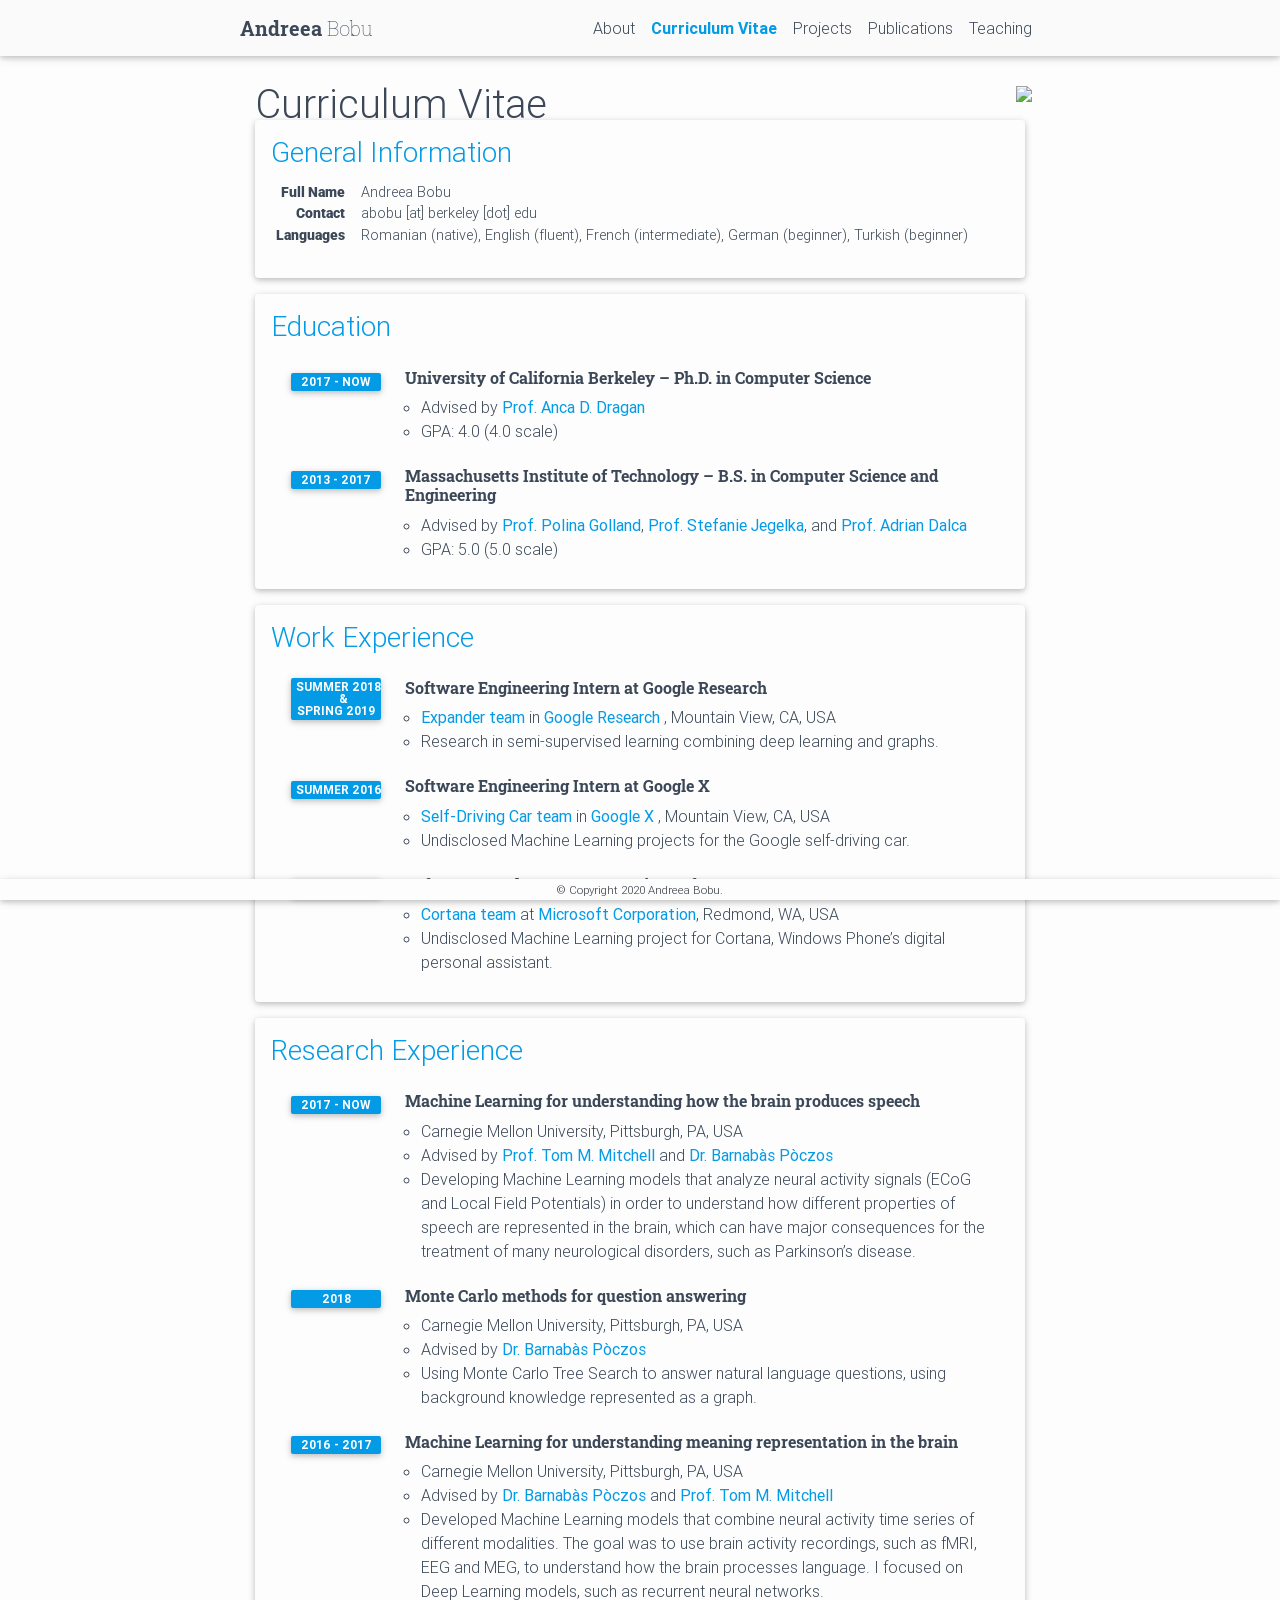
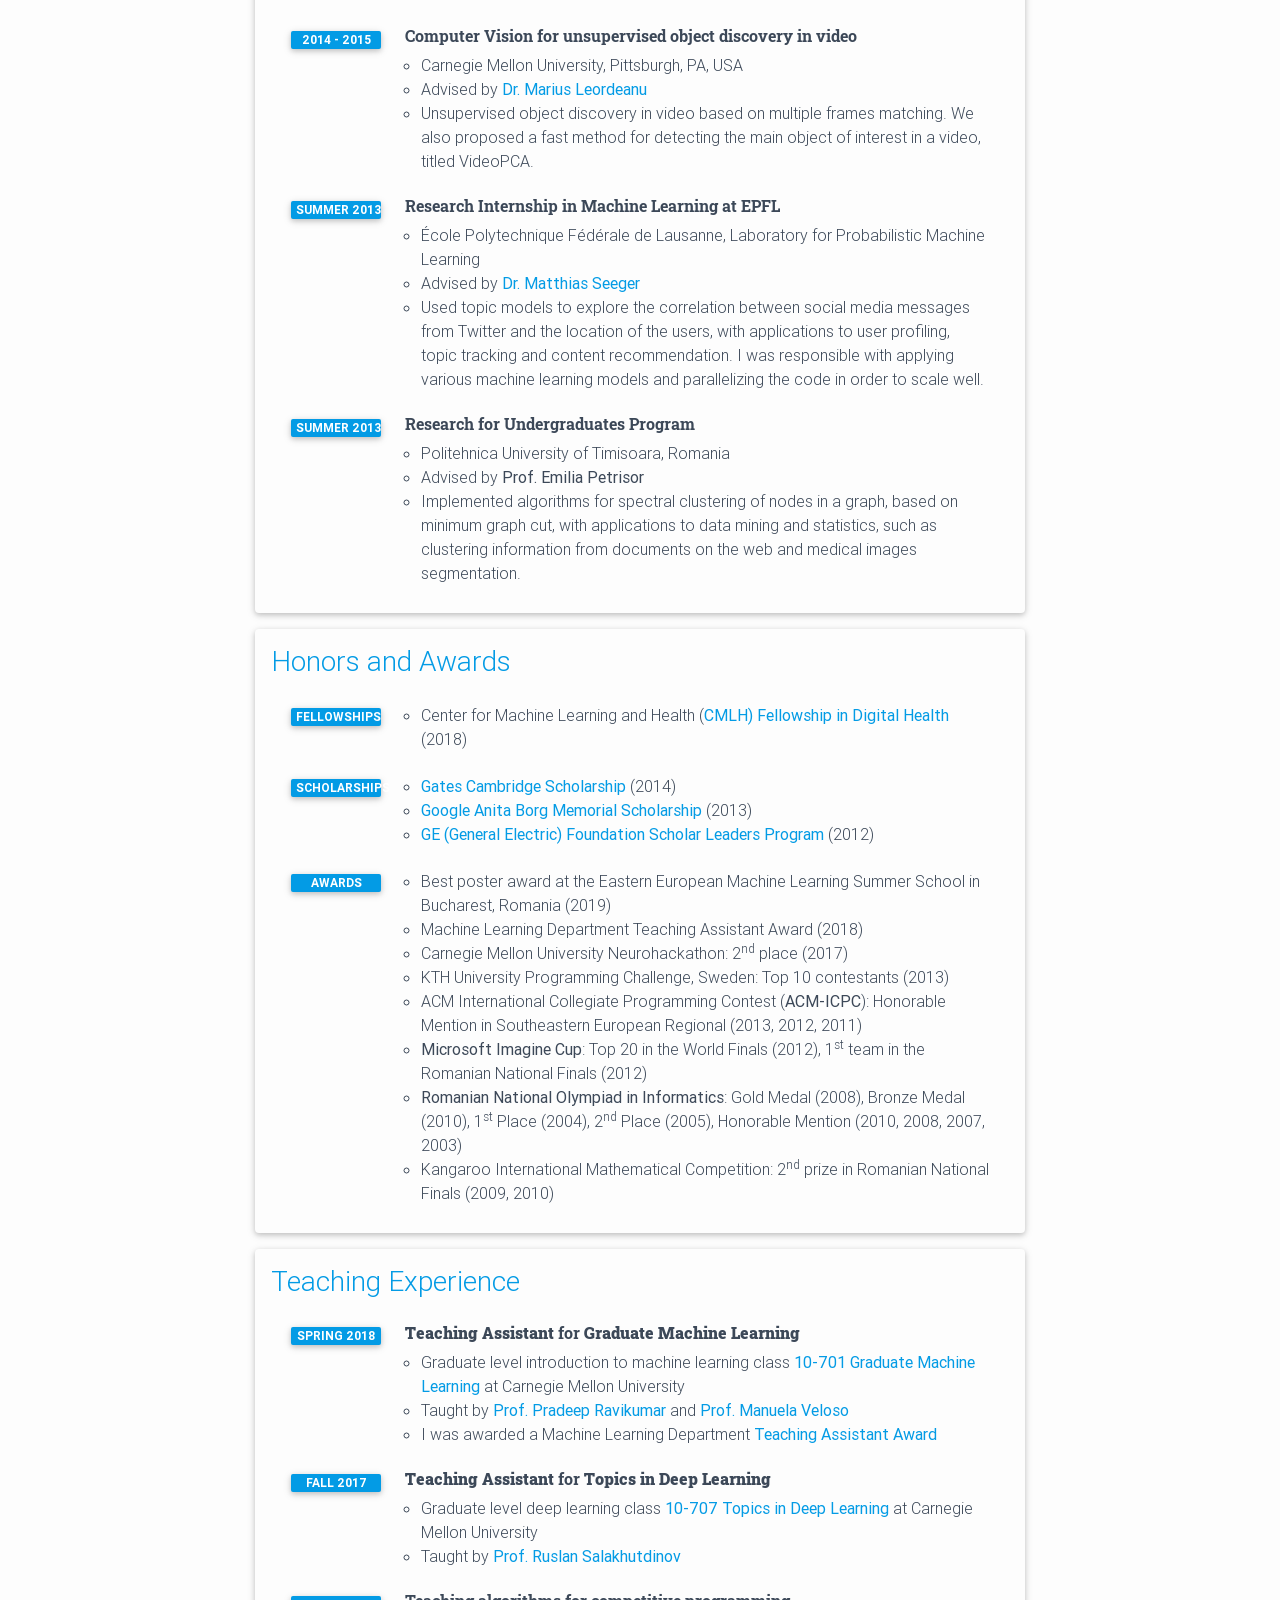
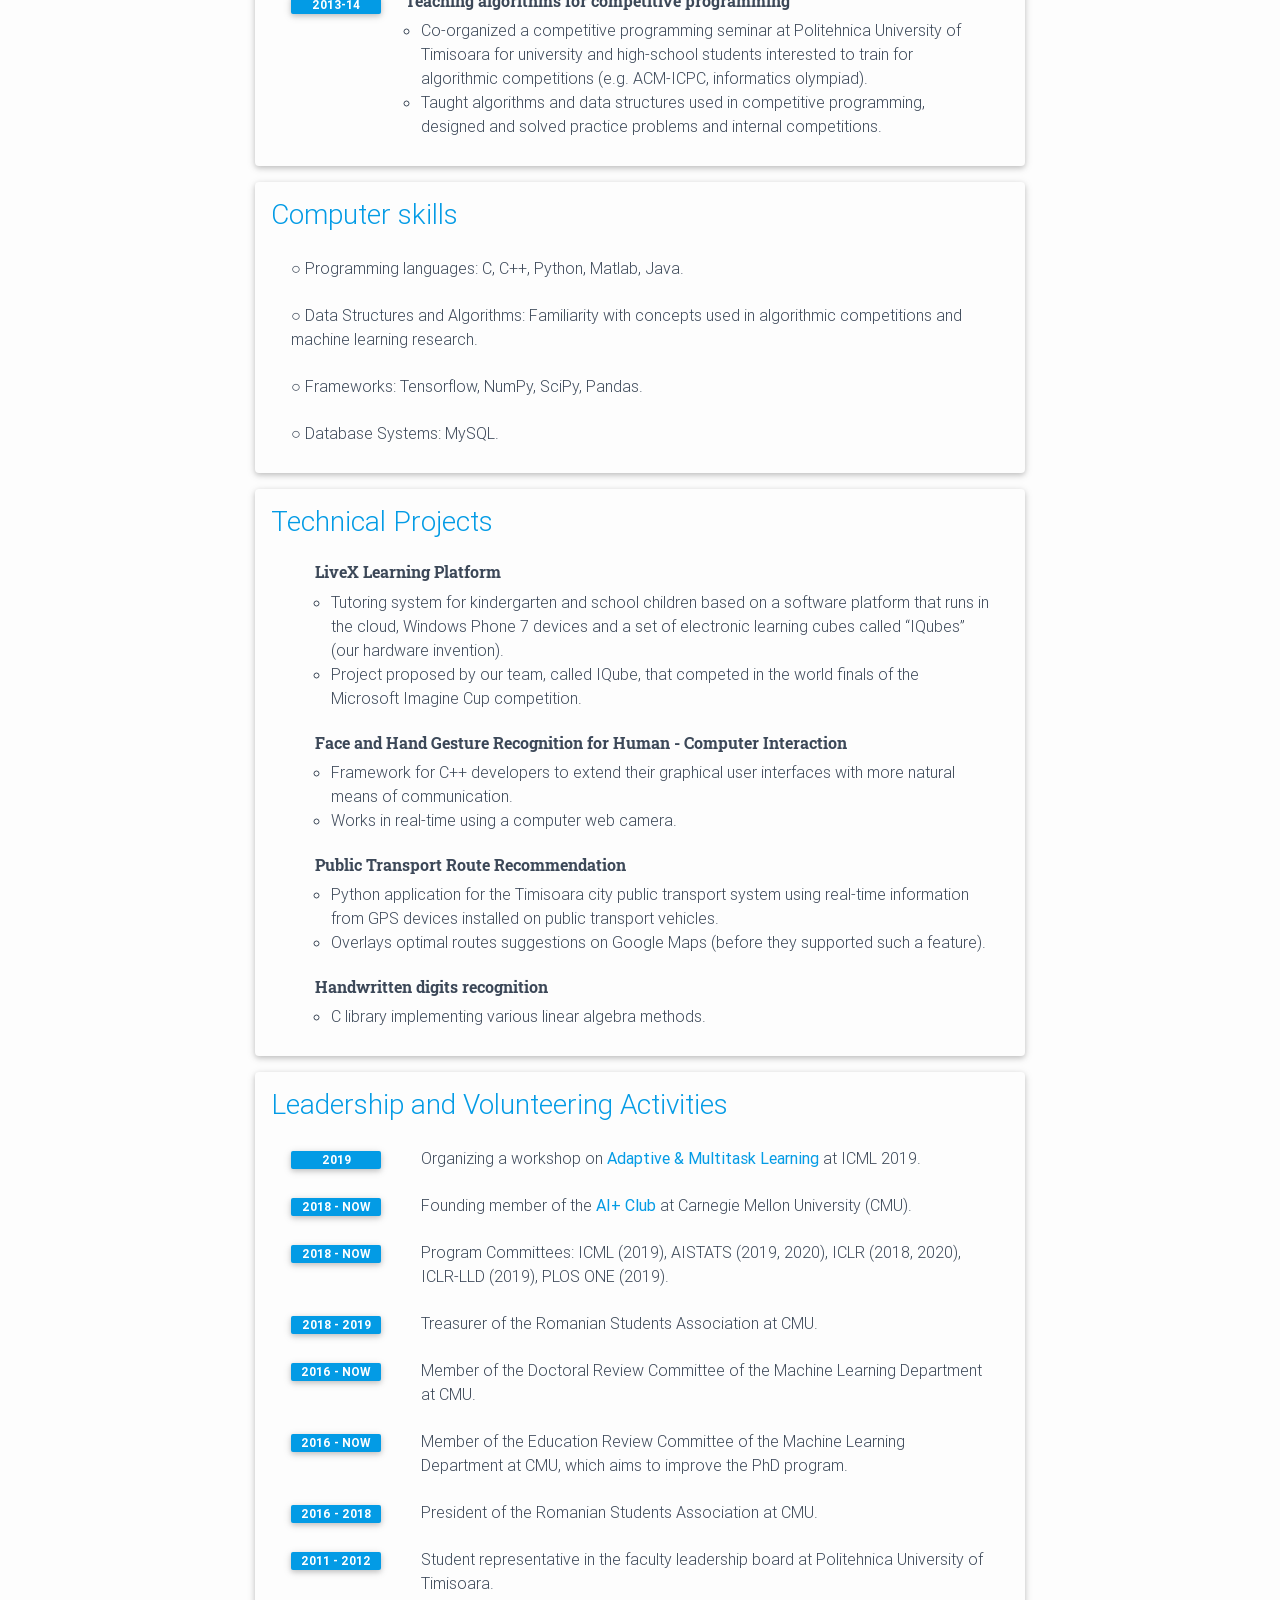
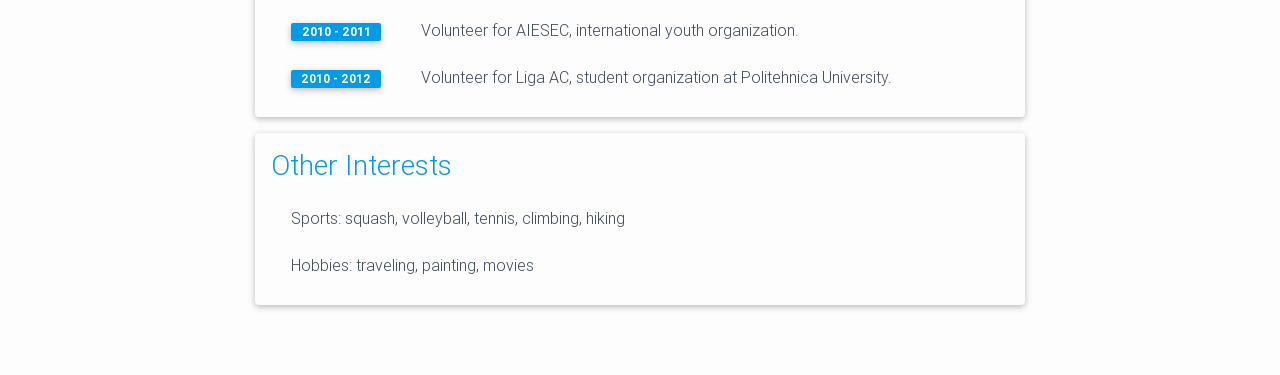
==== cv/index.html @ 365ed586 "init" ====
<!DOCTYPE html>
<html>
<head>
  <meta charset="utf-8">
  <meta name="viewport" content="width=device-width, initial-scale=1, shrink-to-fit=no">

  <title>Andreea Bobu | Curriculum Vitae</title>
  <meta name="description" content="A beautiful Jekyll theme for academics">

  <!-- Fonts and Icons -->
  <link rel="stylesheet" type="text/css" href="https://fonts.googleapis.com/css?family=Roboto:300,400,500,700|Roboto+Slab:100,300,400,500,700|Material+Icons" />

  <!-- CSS Files -->
  <link rel="stylesheet" href="/assets/css/all.min.css">
  <link rel="stylesheet" href="/assets/css/academicons.min.css">
  <link rel="stylesheet" href="/assets/css/main.css">
  <link rel="canonical" href="/cv/">
</head>
<body>
  <!-- Header -->
  <nav id="navbar" class="navbar fixed-top navbar-expand-md grey lighten-5 z-depth-1 navbar-light">
    <div class="container-fluid p-0">
      
        <a class="navbar-brand title font-weight-lighter" href="/"><span class="font-weight-bold">Andreea</span> Bobu</a>
      
      <button class="navbar-toggler ml-auto" type="button" data-toggle="collapse" data-target="#navbarNav" aria-controls="navbarNav" aria-expanded="false" aria-label="Toggle navigation">
        <span class="navbar-toggler-icon"></span>
      </button>
      <div class="collapse navbar-collapse text-right" id="navbarNav">
        <ul class="navbar-nav ml-auto flex-nowrap">
          <li class="nav-item ">
            <a class="nav-link" href="/">
              About
              
            </a>
          </li>
          
            
          
            
              <li class="nav-item navbar-active font-weight-bold">
                  <a class="nav-link" href="/cv/">
                    Curriculum Vitae
                    
                      <span class="sr-only">(current)</span>
                    
                  </a>
              </li>
            
          
            
          
            
              <li class="nav-item ">
                  <a class="nav-link" href="/projects/">
                    Projects
                    
                  </a>
              </li>
            
          
            
              <li class="nav-item ">
                  <a class="nav-link" href="/publications/">
                    Publications
                    
                  </a>
              </li>
            
          
            
              <li class="nav-item ">
                  <a class="nav-link" href="/teaching/">
                    Teaching
                    
                  </a>
              </li>
            
          
            
          
        </ul>
      </div>
    </div>
  </nav>

  <!-- Scrolling Progress Bar -->
  <progress id="progress" value="0">
    <div class="progress-container">
      <span class="progress-bar"></span>
    </div>
  </progress>

  <!-- Content -->
  <div class="content">
    
  <h1>Curriculum Vitae</h1>
  <h6></h6>


<!-- Place PDF download link at the top right. -->
<div class="row" style="margin-top: -3.5em;">
	<a class="ml-auto mr-2" href="/assets/pdf/vitae.pdf" target="_blank">
	  <img height="60px" src="/assets/img/pdf_icon.svg" />
	</a>
</div>

<div class="cv">
	
		<div class="card mt-3 p-3">
			<h3 class="card-title">General Information</h3>
			<div>
			
				<table class="table table-sm table-borderless">
					
						<tr>
							<td class="p-0 pr-2 font-weight-bold text-right"><b>Full Name</b></td>
							<td class="p-0 pl-2 font-weight-light text-left">Andreea Bobu</td>
						</tr>
					
						<tr>
							<td class="p-0 pr-2 font-weight-bold text-right"><b>Contact</b></td>
							<td class="p-0 pl-2 font-weight-light text-left">abobu [at] berkeley [dot] edu</td>
						</tr>
					
						<tr>
							<td class="p-0 pr-2 font-weight-bold text-right"><b>Languages</b></td>
							<td class="p-0 pl-2 font-weight-light text-left">Romanian (native), English (fluent), French (intermediate), German (beginner), Turkish (beginner)</td>
						</tr>
					
				</table>
			
			</div>
		</div>
	
		<div class="card mt-3 p-3">
			<h3 class="card-title">Education</h3>
			<div>
			
				<ul class="card-text font-weight-light list-group list-group-flush">
				
					<li class="list-group-item">
						<div class="row">
							
								<div class="col-xs-2 cl-sm-2 col-md-auto text-left" style="width: 90px;">
									<span class="badge font-weight-bold light-blue darken-1 text-uppercase align-middle" style="width: 90px;">
										2017 - now
									</span>
								</div>
							
							<div class="col-xs-10 cl-sm-10 col-md mt-2 mt-md-0">
								
								<h6 class="title font-weight-bold ml-1 ml-md-4">University of California Berkeley – Ph.D. in Computer Science</h6>
								
								
									<ul class="items">
										
										    <li>
												
													<span class="item">Advised by <a href="https://people.eecs.berkeley.edu/~anca/" target="_blank"><b>Prof. Anca D. Dragan</b></a></span>
												
											</li>
										
										    <li>
												
													<span class="item">GPA: 4.0 (4.0 scale)</span>
												
											</li>
										
									</ul>
								
								
							</div>
						</div>
					</li>
				
					<li class="list-group-item">
						<div class="row">
							
								<div class="col-xs-2 cl-sm-2 col-md-auto text-left" style="width: 90px;">
									<span class="badge font-weight-bold light-blue darken-1 text-uppercase align-middle" style="width: 90px;">
										2013 - 2017
									</span>
								</div>
							
							<div class="col-xs-10 cl-sm-10 col-md mt-2 mt-md-0">
								
								<h6 class="title font-weight-bold ml-1 ml-md-4">Massachusetts Institute of Technology – B.S. in Computer Science and Engineering</h6>
								
								
									<ul class="items">
										
										    <li>
													<span class="item">Advised by <a href="http://people.csail.mit.edu/polina/" target="_blank"><b>Prof. Polina Golland</b></a>, <a href="http://people.csail.mit.edu/stefje/" target="_blank"><b> Prof. Stefanie Jegelka</b></a>, and <a href="http://web.mit.edu/adalca/www/index.html" target="_blank"><b> Prof. Adrian Dalca</b></a></span>
											</li>
									
											<li>
												
													<span class="item">GPA: 5.0 (5.0 scale)</span>
												
											</li>
										
									</ul>
								
								
							</div>
						</div>
					</li>
				
				</ul>
            
			</div>
		</div>
	
		<div class="card mt-3 p-3">
			<h3 class="card-title">Work Experience</h3>
			<div>
			
				<ul class="card-text font-weight-light list-group list-group-flush">
				
					<li class="list-group-item">
						<div class="row">
							
								<div class="col-xs-2 cl-sm-2 col-md-auto text-left" style="width: 90px;">
									<span class="badge font-weight-bold light-blue darken-1 text-uppercase align-middle" style="width: 90px;">
										Summer 2018 <br /> &emsp;  &amp; <br /> Spring 2019
									</span>
								</div>
							
							<div class="col-xs-10 cl-sm-10 col-md mt-2 mt-md-0">
								
								<h6 class="title font-weight-bold ml-1 ml-md-4">Software Engineering Intern at Google Research</h6>
								
								
									<ul class="items">
										
										    <li>
												
													<span class="item"><a href="https://ai.googleblog.com/2016/10/graph-powered-machine-learning-at-google.html" target="_blank"><b>Expander team</b></a> in <a href="https://ai.google/research/" target="_blank"><b>Google Research</b></a> , Mountain View, CA, USA</span>
												
											</li>
										
										    <li>
												
													<span class="item">Research in semi-supervised learning combining deep learning and graphs.</span>
												
											</li>
										
									</ul>
								
								
							</div>
						</div>
					</li>
				
					<li class="list-group-item">
						<div class="row">
							
								<div class="col-xs-2 cl-sm-2 col-md-auto text-left" style="width: 90px;">
									<span class="badge font-weight-bold light-blue darken-1 text-uppercase align-middle" style="width: 90px;">
										Summer 2016
									</span>
								</div>
							
							<div class="col-xs-10 cl-sm-10 col-md mt-2 mt-md-0">
								
								<h6 class="title font-weight-bold ml-1 ml-md-4">Software Engineering Intern at Google X</h6>
								
								
									<ul class="items">
										
										    <li>
												
													<span class="item"><a href="https://www.google.com/selfdrivingcar/" target="_blank"><b>Self-Driving Car team</b></a> in <a href="https://x.company/" target="_blank"><b>Google X</b></a> , Mountain View, CA, USA</span>
												
											</li>
										
										    <li>
												
													<span class="item">Undisclosed Machine Learning projects for the Google self-driving car.</span>
												
											</li>
										
									</ul>
								
								
							</div>
						</div>
					</li>
				
					<li class="list-group-item">
						<div class="row">
							
								<div class="col-xs-2 cl-sm-2 col-md-auto text-left" style="width: 90px;">
									<span class="badge font-weight-bold light-blue darken-1 text-uppercase align-middle" style="width: 90px;">
										Summer 2014
									</span>
								</div>
							
							<div class="col-xs-10 cl-sm-10 col-md mt-2 mt-md-0">
								
								<h6 class="title font-weight-bold ml-1 ml-md-4">Software Developer Intern at Microsoft</h6>
								
								
									<ul class="items">
										
										    <li>
												
													<span class="item"><a href="https://www.microsoft.com/en-us/windows/cortana" target="_blank"><b>Cortana team</b></a> at <a href="https://www.microsoft.com/en-us/" target="_blank"><b>Microsoft Corporation</b></a>, Redmond, WA, USA</span>
												
											</li>
										
										    <li>
												
													<span class="item">Undisclosed Machine Learning project for Cortana, Windows Phone’s digital personal assistant.</span>
												
											</li>
										
									</ul>
								
								
							</div>
						</div>
					</li>
				
				</ul>
            
			</div>
		</div>
	
		<div class="card mt-3 p-3">
			<h3 class="card-title">Research Experience</h3>
			<div>
			
				<ul class="card-text font-weight-light list-group list-group-flush">
				
					<li class="list-group-item">
						<div class="row">
							
								<div class="col-xs-2 cl-sm-2 col-md-auto text-left" style="width: 90px;">
									<span class="badge font-weight-bold light-blue darken-1 text-uppercase align-middle" style="width: 90px;">
										2017 - now
									</span>
								</div>
							
							<div class="col-xs-10 cl-sm-10 col-md mt-2 mt-md-0">
								
								<h6 class="title font-weight-bold ml-1 ml-md-4">Machine Learning for understanding how the brain produces speech</h6>
								
								
									<ul class="items">
										
										    <li>
												
													<span class="item">Carnegie Mellon University,  Pittsburgh, PA, USA</span>
												
											</li>
										
										    <li>
												
													<span class="item">Advised by <a href="http://www.cs.cmu.edu/~tom/" target="_blank"><b>Prof. Tom M. Mitchell</b></a> and <a href="http://www.cs.cmu.edu/~bapoczos/" target="_blank"><b>Dr. Barnabàs Pòczos</b></a></span>
												
											</li>
										
										    <li>
												
													<span class="item">Developing Machine Learning models that analyze neural activity signals (ECoG and Local Field Potentials) in order to understand how different properties of speech are represented in the brain, which can have major consequences for the treatment of many neurological disorders, such as Parkinson’s disease.</span>
												
											</li>
										
									</ul>
								
								
							</div>
						</div>
					</li>
				
					<li class="list-group-item">
						<div class="row">
							
								<div class="col-xs-2 cl-sm-2 col-md-auto text-left" style="width: 90px;">
									<span class="badge font-weight-bold light-blue darken-1 text-uppercase align-middle" style="width: 90px;">
										2018
									</span>
								</div>
							
							<div class="col-xs-10 cl-sm-10 col-md mt-2 mt-md-0">
								
								<h6 class="title font-weight-bold ml-1 ml-md-4">Monte Carlo methods for question answering</h6>
								
								
									<ul class="items">
										
										    <li>
												
													<span class="item">Carnegie Mellon University,  Pittsburgh, PA, USA</span>
												
											</li>
										
										    <li>
												
													<span class="item">Advised by <a href="http://www.cs.cmu.edu/~bapoczos/" target="_blank"><b>Dr. Barnabàs Pòczos</b></a></span>
												
											</li>
										
										    <li>
												
													<span class="item">Using Monte Carlo Tree Search to answer natural language questions, using background knowledge represented as a graph.</span>
												
											</li>
										
									</ul>
								
								
							</div>
						</div>
					</li>
				
					<li class="list-group-item">
						<div class="row">
							
								<div class="col-xs-2 cl-sm-2 col-md-auto text-left" style="width: 90px;">
									<span class="badge font-weight-bold light-blue darken-1 text-uppercase align-middle" style="width: 90px;">
										2016 - 2017
									</span>
								</div>
							
							<div class="col-xs-10 cl-sm-10 col-md mt-2 mt-md-0">
								
								<h6 class="title font-weight-bold ml-1 ml-md-4">Machine Learning for understanding meaning representation in the brain</h6>
								
								
									<ul class="items">
										
										    <li>
												
													<span class="item">Carnegie Mellon University, Pittsburgh, PA, USA</span>
												
											</li>
										
										    <li>
												
													<span class="item">Advised by <a href="http://www.cs.cmu.edu/~bapoczos/" target="_blank"><b>Dr. Barnabàs Pòczos</b></a> and <a href="http://www.cs.cmu.edu/~tom/" target="_blank"><b>Prof. Tom M. Mitchell</b></a></span>
												
											</li>
										
										    <li>
												
													<span class="item">Developed Machine Learning models that combine neural activity time series of different modalities. The goal was to use brain activity recordings, such as fMRI, EEG and MEG, to understand how the brain processes language. I focused on Deep Learning models, such as recurrent neural networks.</span>
												
											</li>
										
									</ul>
								
								
							</div>
						</div>
					</li>
				
					<li class="list-group-item">
						<div class="row">
							
								<div class="col-xs-2 cl-sm-2 col-md-auto text-left" style="width: 90px;">
									<span class="badge font-weight-bold light-blue darken-1 text-uppercase align-middle" style="width: 90px;">
										2014 - 2015
									</span>
								</div>
							
							<div class="col-xs-10 cl-sm-10 col-md mt-2 mt-md-0">
								
								<h6 class="title font-weight-bold ml-1 ml-md-4">Computer Vision for unsupervised object discovery in video</h6>
								
								
									<ul class="items">
										
										    <li>
												
													<span class="item">Carnegie Mellon University, Pittsburgh, PA, USA</span>
												
											</li>
										
										    <li>
												
													<span class="item">Advised by <a href="https://sites.google.com/site/mariusleordeanu/home" target="_blank"><b>Dr. Marius Leordeanu</b></a></span>
												
											</li>
										
										    <li>
												
													<span class="item">Unsupervised object discovery in video based on multiple frames matching. We also proposed a fast method for detecting the main object of interest in a video, titled VideoPCA.</span>
												
											</li>
										
									</ul>
								
								
							</div>
						</div>
					</li>
				
					<li class="list-group-item">
						<div class="row">
							
								<div class="col-xs-2 cl-sm-2 col-md-auto text-left" style="width: 90px;">
									<span class="badge font-weight-bold light-blue darken-1 text-uppercase align-middle" style="width: 90px;">
										Summer 2013
									</span>
								</div>
							
							<div class="col-xs-10 cl-sm-10 col-md mt-2 mt-md-0">
								
								<h6 class="title font-weight-bold ml-1 ml-md-4">Research Internship in Machine Learning at EPFL</h6>
								
								
									<ul class="items">
										
										    <li>
												
													<span class="item">École Polytechnique Fédérale de Lausanne, Laboratory for Probabilistic Machine Learning</span>
												
											</li>
										
										    <li>
												
													<span class="item">Advised by <a href="https://www.linkedin.com/in/matthias-seeger-3010b765" target="_blank"><b>Dr. Matthias Seeger</b></a></span>
												
											</li>
										
										    <li>
												
													<span class="item">Used topic models to explore the correlation between social media messages from Twitter and the location of the users, with applications to user profiling, topic tracking and content recommendation. I was responsible with applying various machine learning models and parallelizing the code in order to scale well.</span>
												
											</li>
										
									</ul>
								
								
							</div>
						</div>
					</li>
				
					<li class="list-group-item">
						<div class="row">
							
								<div class="col-xs-2 cl-sm-2 col-md-auto text-left" style="width: 90px;">
									<span class="badge font-weight-bold light-blue darken-1 text-uppercase align-middle" style="width: 90px;">
										Summer 2013
									</span>
								</div>
							
							<div class="col-xs-10 cl-sm-10 col-md mt-2 mt-md-0">
								
								<h6 class="title font-weight-bold ml-1 ml-md-4">Research for Undergraduates Program</h6>
								
								
									<ul class="items">
										
										    <li>
												
													<span class="item">Politehnica University of Timisoara, Romania</span>
												
											</li>
										
										    <li>
												
													<span class="item">Advised by <b>Prof. Emilia Petrisor</b></span>
												
											</li>
										
										    <li>
												
													<span class="item">Implemented algorithms for spectral clustering of nodes in a graph, based on minimum graph cut, with applications to data mining and statistics, such as clustering information from documents on the web and medical images segmentation.</span>
												
											</li>
										
									</ul>
								
								
							</div>
						</div>
					</li>
				
				</ul>
            
			</div>
		</div>
	
		<div class="card mt-3 p-3">
			<h3 class="card-title">Honors and Awards</h3>
			<div>
			
				<ul class="card-text font-weight-light list-group list-group-flush">
				
					<li class="list-group-item">
						<div class="row">
							
								<div class="col-xs-2 cl-sm-2 col-md-auto text-left" style="width: 90px;">
									<span class="badge font-weight-bold light-blue darken-1 text-uppercase align-middle" style="width: 90px;">
										Fellowships
									</span>
								</div>
							
							<div class="col-xs-10 cl-sm-10 col-md mt-2 mt-md-0">
								
								
								
									<ul class="items">
										
											<li>
												
													<span class="item">Center for Machine Learning and Health (<a href="https://www.cs.cmu.edu/cmlh-cfp" target="_blank"><b>CMLH) Fellowship in Digital Health</b></a> (2018)</span>
												
											</li>
										
									</ul>
								
							</div>
						</div>
					</li>
				
					<li class="list-group-item">
						<div class="row">
							
								<div class="col-xs-2 cl-sm-2 col-md-auto text-left" style="width: 90px;">
									<span class="badge font-weight-bold light-blue darken-1 text-uppercase align-middle" style="width: 90px;">
										Scholarships
									</span>
								</div>
							
							<div class="col-xs-10 cl-sm-10 col-md mt-2 mt-md-0">
								
								
								
									<ul class="items">
										
											<li>
												
													<span class="item"><a href="https://www.gatescambridge.org/" target="_blank"><b>Gates Cambridge Scholarship</b></a> (2014)</span>
												
											</li>
										
											<li>
												
													<span class="item"><a href="https://www.womentechmakers.com/scholars" target="_blank"><b>Google Anita Borg Memorial Scholarship</b></a> (2013)</span>
												
											</li>
										
											<li>
												
													<span class="item"><a href="https://www.iie.org/Programs/GE-Foundation-Scholar-Leaders" target="_blank"><b>GE (General Electric) Foundation Scholar Leaders Program </b></a> (2012)</span>
												
											</li>
										
									</ul>
								
							</div>
						</div>
					</li>
				
					<li class="list-group-item">
						<div class="row">
							
								<div class="col-xs-2 cl-sm-2 col-md-auto text-left" style="width: 90px;">
									<span class="badge font-weight-bold light-blue darken-1 text-uppercase align-middle" style="width: 90px;">
										Awards
									</span>
								</div>
							
							<div class="col-xs-10 cl-sm-10 col-md mt-2 mt-md-0">
								
								
								
									<ul class="items">
										
											<li>
												
													<span class="item">Best poster award at the Eastern European Machine Learning Summer School in Bucharest, Romania (2019)</span>
												
											</li>
										
											<li>
												
													<span class="item">Machine Learning Department Teaching Assistant Award (2018)</span>
												
											</li>
										
											<li>
												
													<span class="item">Carnegie Mellon University Neurohackathon: 2<sup>nd</sup> place (2017)</span>
												
											</li>
										
											<li>
												
													<span class="item">KTH University Programming Challenge, Sweden: Top 10 contestants (2013)</span>
												
											</li>
										
											<li>
												
													<span class="item">ACM International Collegiate Programming Contest (<b>ACM-ICPC</b>): Honorable Mention in Southeastern European Regional (2013, 2012, 2011)</span>
												
											</li>
										
											<li>
												
													<span class="item"><b>Microsoft Imagine Cup</b>: Top 20 in the World Finals (2012), 1<sup>st</sup> team in the Romanian National Finals (2012)</span>
												
											</li>
										
											<li>
												
													<span class="item"><b>Romanian National Olympiad in Informatics</b>: Gold Medal (2008), Bronze Medal (2010), 1<sup>st</sup> Place (2004), 2<sup>nd</sup> Place (2005), Honorable Mention (2010, 2008, 2007, 2003)</span>
												
											</li>
										
											<li>
												
													<span class="item">Kangaroo International Mathematical Competition: 2<sup>nd</sup> prize in Romanian National Finals (2009, 2010)</span>
												
											</li>
										
									</ul>
								
							</div>
						</div>
					</li>
				
				</ul>
            
			</div>
		</div>
	
		<div class="card mt-3 p-3">
			<h3 class="card-title">Teaching Experience</h3>
			<div>
			
				<ul class="card-text font-weight-light list-group list-group-flush">
				
					<li class="list-group-item">
						<div class="row">
							
								<div class="col-xs-2 cl-sm-2 col-md-auto text-left" style="width: 90px;">
									<span class="badge font-weight-bold light-blue darken-1 text-uppercase align-middle" style="width: 90px;">
										Spring 2018
									</span>
								</div>
							
							<div class="col-xs-10 cl-sm-10 col-md mt-2 mt-md-0">
								
								<h6 class="title font-weight-bold ml-1 ml-md-4"><b>Teaching Assistant</b> for <b>Graduate Machine Learning</b></h6>
								
								
									<ul class="items">
										
										    <li>
												
													<span class="item">Graduate level introduction to machine learning class <a href="http://www.cs.cmu.edu/~pradeepr/courses/701/2018-spring/" target="_blank"><b>10-701 Graduate Machine Learning</b></a> at Carnegie Mellon University</span>
												
											</li>
										
										    <li>
												
													<span class="item">Taught by <a href="https://www.cs.cmu.edu/~pradeepr/" target="_blank"><b>Prof. Pradeep Ravikumar</b></a> and <a href="https://www.cs.cmu.edu/~mmv/" target="_blank"><b>Prof. Manuela Veloso</b></a></span>
												
											</li>
										
										    <li>
												
													<span class="item">I was awarded a Machine Learning Department <a href="https://www.ml.cmu.edu/news/news-archive/2018/may/machine-learning-ta-awards-2018.html" target="_blank"><b>Teaching Assistant Award</b></a></span>
												
											</li>
										
									</ul>
								
								
							</div>
						</div>
					</li>
				
					<li class="list-group-item">
						<div class="row">
							
								<div class="col-xs-2 cl-sm-2 col-md-auto text-left" style="width: 90px;">
									<span class="badge font-weight-bold light-blue darken-1 text-uppercase align-middle" style="width: 90px;">
										Fall 2017
									</span>
								</div>
							
							<div class="col-xs-10 cl-sm-10 col-md mt-2 mt-md-0">
								
								<h6 class="title font-weight-bold ml-1 ml-md-4"><b>Teaching Assistant</b> for <b>Topics in Deep Learning</b></h6>
								
								
									<ul class="items">
										
										    <li>
												
													<span class="item">Graduate level deep learning class <a href="http://www.cs.cmu.edu/~rsalakhu/10707/" target="_blank"><b>10-707 Topics in Deep Learning</b></a> at Carnegie Mellon University</span>
												
											</li>
										
										    <li>
												
													<span class="item">Taught by <a href="https://www.cs.cmu.edu/~rsalakhu/" target="_blank"><b>Prof. Ruslan Salakhutdinov</b></a></span>
												
											</li>
										
									</ul>
								
								
							</div>
						</div>
					</li>
				
					<li class="list-group-item">
						<div class="row">
							
								<div class="col-xs-2 cl-sm-2 col-md-auto text-left" style="width: 90px;">
									<span class="badge font-weight-bold light-blue darken-1 text-uppercase align-middle" style="width: 90px;">
										2013-14
									</span>
								</div>
							
							<div class="col-xs-10 cl-sm-10 col-md mt-2 mt-md-0">
								
								<h6 class="title font-weight-bold ml-1 ml-md-4">Teaching algorithms for competitive programming</h6>
								
								
									<ul class="items">
										
										    <li>
												
													<span class="item">Co-organized a competitive programming seminar at Politehnica University of Timisoara for university and high-school students interested to train for algorithmic competitions (e.g. ACM-ICPC, informatics olympiad).</span>
												
											</li>
										
										    <li>
												
													<span class="item">Taught algorithms and data structures used in competitive programming, designed and solved practice problems and internal competitions.</span>
												
											</li>
										
									</ul>
								
								
							</div>
						</div>
					</li>
				
				</ul>
            
			</div>
		</div>
	
		<div class="card mt-3 p-3">
			<h3 class="card-title">Computer skills</h3>
			<div>
			
				<ul class="card-text font-weight-light list-group list-group-flush">
				
					<li class="list-group-item">○ Programming languages: C, C++, Python, Matlab, Java.</li>
				
					<li class="list-group-item">○ Data Structures and Algorithms: Familiarity with concepts used in algorithmic competitions and machine learning research.</li>
				
					<li class="list-group-item">○ Frameworks: Tensorflow, NumPy, SciPy, Pandas.</li>
				
					<li class="list-group-item">○ Database Systems: MySQL.</li>
				
				</ul>
			
			</div>
		</div>
	
		<div class="card mt-3 p-3">
			<h3 class="card-title">Technical Projects</h3>
			<div>
			
				<ul class="card-text font-weight-light list-group list-group-flush">
				
					<li class="list-group-item">
						<div class="row">
							
							<div class="col-xs-10 cl-sm-10 col-md mt-2 mt-md-0">
								
								<h6 class="title font-weight-bold ml-1 ml-md-4">LiveX Learning Platform</h6>
								
								
									<ul class="items">
										
										    <li>
												
													<span class="item">Tutoring system for kindergarten and school children based on a software platform that runs in the cloud, Windows Phone 7 devices and a set of electronic learning cubes called “IQubes” (our hardware invention).</span>
												
											</li>
										
										    <li>
												
													<span class="item">Project proposed by our team, called IQube, that competed in the world finals of the Microsoft Imagine Cup competition.</span>
												
											</li>
										
									</ul>
								
								
							</div>
						</div>
					</li>
				
					<li class="list-group-item">
						<div class="row">
							
							<div class="col-xs-10 cl-sm-10 col-md mt-2 mt-md-0">
								
								<h6 class="title font-weight-bold ml-1 ml-md-4">Face and Hand Gesture Recognition for Human - Computer Interaction</h6>
								
								
									<ul class="items">
										
										    <li>
												
													<span class="item">Framework for C++ developers to extend their graphical user interfaces with more natural means of communication.</span>
												
											</li>
										
										    <li>
												
													<span class="item">Works in real-time using a computer web camera.</span>
												
											</li>
										
									</ul>
								
								
							</div>
						</div>
					</li>
				
					<li class="list-group-item">
						<div class="row">
							
							<div class="col-xs-10 cl-sm-10 col-md mt-2 mt-md-0">
								
								<h6 class="title font-weight-bold ml-1 ml-md-4">Public Transport Route Recommendation</h6>
								
								
									<ul class="items">
										
										    <li>
												
													<span class="item">Python application for the Timisoara city public transport system using real-time information from GPS devices installed on public transport vehicles.</span>
												
											</li>
										
										    <li>
												
													<span class="item">Overlays optimal routes suggestions on Google Maps (before they supported such a feature).</span>
												
											</li>
										
									</ul>
								
								
							</div>
						</div>
					</li>
				
					<li class="list-group-item">
						<div class="row">
							
							<div class="col-xs-10 cl-sm-10 col-md mt-2 mt-md-0">
								
								<h6 class="title font-weight-bold ml-1 ml-md-4">Handwritten digits recognition</h6>
								
								
									<ul class="items">
										
										    <li>
												
													<span class="item">C library implementing various linear algebra methods.</span>
												
											</li>
										
									</ul>
								
								
							</div>
						</div>
					</li>
				
				</ul>
            
			</div>
		</div>
	
		<div class="card mt-3 p-3">
			<h3 class="card-title">Leadership and Volunteering Activities</h3>
			<div>
			
                <ul class="card-text font-weight-light list-group list-group-flush">
                
                    <li class="list-group-item">
                        <div class="row">
                            
                                <div class="col-xs-2 cl-sm-2 col-md-auto text-left" style="width: 90px;">
                                    <span class="badge font-weight-bold light-blue darken-1 text-uppercase align-middle" style="width: 90px;">
                                        2019
                                    </span>
                                </div>
                            
                            <div class="col-xs-10 cl-sm-10 col-md mt-2 mt-md-0">
                                
                                
                                    <ul class="items">
                                        
                                            <li style="list-style-type: none;">
                                                
                                                    <span class="item">Organizing a workshop on <a href="https://www.amtl-workshop.org/home" target="_blank"><b>Adaptive &amp; Multitask Learning</b></a> at ICML 2019.</span>
                                                
                                            </li>
                                        
                                    </ul>
                                
                                
                            </div>
                        </div>
                    </li>
                
                    <li class="list-group-item">
                        <div class="row">
                            
                                <div class="col-xs-2 cl-sm-2 col-md-auto text-left" style="width: 90px;">
                                    <span class="badge font-weight-bold light-blue darken-1 text-uppercase align-middle" style="width: 90px;">
                                        2018 - now
                                    </span>
                                </div>
                            
                            <div class="col-xs-10 cl-sm-10 col-md mt-2 mt-md-0">
                                
                                
                                    <ul class="items">
                                        
                                            <li style="list-style-type: none;">
                                                
                                                    <span class="item">Founding member of the <a href="http://cmu.aiplus.club/" target="_blank"><b> AI+ Club</b></a>  at Carnegie Mellon University (CMU).</span>
                                                
                                            </li>
                                        
                                    </ul>
                                
                                
                            </div>
                        </div>
                    </li>
                
                    <li class="list-group-item">
                        <div class="row">
                            
                                <div class="col-xs-2 cl-sm-2 col-md-auto text-left" style="width: 90px;">
                                    <span class="badge font-weight-bold light-blue darken-1 text-uppercase align-middle" style="width: 90px;">
                                        2018 - now
                                    </span>
                                </div>
                            
                            <div class="col-xs-10 cl-sm-10 col-md mt-2 mt-md-0">
                                
                                
                                    <ul class="items">
                                        
                                            <li style="list-style-type: none;">
                                                
                                                    <span class="item">Program Committees: ICML (2019), AISTATS (2019, 2020), ICLR (2018, 2020), ICLR-LLD (2019), PLOS ONE (2019).</span>
                                                
                                            </li>
                                        
                                    </ul>
                                
                                
                            </div>
                        </div>
                    </li>
                
                    <li class="list-group-item">
                        <div class="row">
                            
                                <div class="col-xs-2 cl-sm-2 col-md-auto text-left" style="width: 90px;">
                                    <span class="badge font-weight-bold light-blue darken-1 text-uppercase align-middle" style="width: 90px;">
                                        2018 - 2019
                                    </span>
                                </div>
                            
                            <div class="col-xs-10 cl-sm-10 col-md mt-2 mt-md-0">
                                
                                
                                    <ul class="items">
                                        
                                            <li style="list-style-type: none;">
                                                
                                                    <span class="item">Treasurer of the Romanian Students Association at CMU.</span>
                                                
                                            </li>
                                        
                                    </ul>
                                
                                
                            </div>
                        </div>
                    </li>
                
                    <li class="list-group-item">
                        <div class="row">
                            
                                <div class="col-xs-2 cl-sm-2 col-md-auto text-left" style="width: 90px;">
                                    <span class="badge font-weight-bold light-blue darken-1 text-uppercase align-middle" style="width: 90px;">
                                        2016 - now
                                    </span>
                                </div>
                            
                            <div class="col-xs-10 cl-sm-10 col-md mt-2 mt-md-0">
                                
                                
                                    <ul class="items">
                                        
                                            <li style="list-style-type: none;">
                                                
                                                    <span class="item">Member of the Doctoral Review Committee of the Machine Learning Department at CMU.</span>
                                                
                                            </li>
                                        
                                    </ul>
                                
                                
                            </div>
                        </div>
                    </li>
                
                    <li class="list-group-item">
                        <div class="row">
                            
                                <div class="col-xs-2 cl-sm-2 col-md-auto text-left" style="width: 90px;">
                                    <span class="badge font-weight-bold light-blue darken-1 text-uppercase align-middle" style="width: 90px;">
                                        2016 - now
                                    </span>
                                </div>
                            
                            <div class="col-xs-10 cl-sm-10 col-md mt-2 mt-md-0">
                                
                                
                                    <ul class="items">
                                        
                                            <li style="list-style-type: none;">
                                                
                                                    <span class="item">Member of the Education Review Committee of the Machine Learning Department at CMU, which aims to improve the PhD program.</span>
                                                
                                            </li>
                                        
                                    </ul>
                                
                                
                            </div>
                        </div>
                    </li>
                
                    <li class="list-group-item">
                        <div class="row">
                            
                                <div class="col-xs-2 cl-sm-2 col-md-auto text-left" style="width: 90px;">
                                    <span class="badge font-weight-bold light-blue darken-1 text-uppercase align-middle" style="width: 90px;">
                                        2016 - 2018
                                    </span>
                                </div>
                            
                            <div class="col-xs-10 cl-sm-10 col-md mt-2 mt-md-0">
                                
                                
                                    <ul class="items">
                                        
                                            <li style="list-style-type: none;">
                                                
                                                    <span class="item">President of the Romanian Students Association at CMU.</span>
                                                
                                            </li>
                                        
                                    </ul>
                                
                                
                            </div>
                        </div>
                    </li>
                
                    <li class="list-group-item">
                        <div class="row">
                            
                                <div class="col-xs-2 cl-sm-2 col-md-auto text-left" style="width: 90px;">
                                    <span class="badge font-weight-bold light-blue darken-1 text-uppercase align-middle" style="width: 90px;">
                                        2011 - 2012
                                    </span>
                                </div>
                            
                            <div class="col-xs-10 cl-sm-10 col-md mt-2 mt-md-0">
                                
                                
                                    <ul class="items">
                                        
                                            <li style="list-style-type: none;">
                                                
                                                    <span class="item">Student representative in the faculty leadership board at Politehnica University of Timisoara.</span>
                                                
                                            </li>
                                        
                                    </ul>
                                
                                
                            </div>
                        </div>
                    </li>
                
                    <li class="list-group-item">
                        <div class="row">
                            
                                <div class="col-xs-2 cl-sm-2 col-md-auto text-left" style="width: 90px;">
                                    <span class="badge font-weight-bold light-blue darken-1 text-uppercase align-middle" style="width: 90px;">
                                        2010 - 2011
                                    </span>
                                </div>
                            
                            <div class="col-xs-10 cl-sm-10 col-md mt-2 mt-md-0">
                                
                                
                                    <ul class="items">
                                        
                                            <li style="list-style-type: none;">
                                                
                                                    <span class="item">Volunteer for AIESEC, international youth organization.</span>
                                                
                                            </li>
                                        
                                    </ul>
                                
                                
                            </div>
                        </div>
                    </li>
                
                    <li class="list-group-item">
                        <div class="row">
                            
                                <div class="col-xs-2 cl-sm-2 col-md-auto text-left" style="width: 90px;">
                                    <span class="badge font-weight-bold light-blue darken-1 text-uppercase align-middle" style="width: 90px;">
                                        2010 - 2012
                                    </span>
                                </div>
                            
                            <div class="col-xs-10 cl-sm-10 col-md mt-2 mt-md-0">
                                
                                
                                    <ul class="items">
                                        
                                            <li style="list-style-type: none;">
                                                
                                                    <span class="item">Volunteer for Liga AC, student organization at Politehnica University.</span>
                                                
                                            </li>
                                        
                                    </ul>
                                
                                
                            </div>
                        </div>
                    </li>
                
                </ul>
            
			</div>
		</div>
	
		<div class="card mt-3 p-3">
			<h3 class="card-title">Other Interests</h3>
			<div>
			
				<ul class="card-text font-weight-light list-group list-group-flush">
				
					<li class="list-group-item">Sports: squash, volleyball, tennis, climbing, hiking</li>
				
					<li class="list-group-item">Hobbies: traveling, painting, movies</li>
				
				</ul>
			
			</div>
		</div>
	
</div>


  </div>

  <!-- Footer -->
  <footer>
    &copy; Copyright 2020 Andreea Bobu.
    
    
  </footer>

  <!-- Core JavaScript Files -->
  <script src="/assets/js/jquery.min.js" type="text/javascript"></script>
  <script src="/assets/js/popper.min.js" type="text/javascript"></script>
  <script src="/assets/js/bootstrap.min.js" type="text/javascript"></script>
  <script src="/assets/js/mdb.min.js" type="text/javascript"></script>
  <script async="" src="https://cdnjs.cloudflare.com/ajax/libs/masonry/4.2.2/masonry.pkgd.min.js" integrity="sha384-GNFwBvfVxBkLMJpYMOABq3c+d3KnQxudP/mGPkzpZSTYykLBNsZEnG2D9G/X/+7D" crossorigin="anonymous"></script>
  <script src="https://unpkg.com/imagesloaded@4/imagesloaded.pkgd.min.js"></script>
  <script type="text/javascript" async src="https://cdnjs.cloudflare.com/ajax/libs/mathjax/2.7.5/latest.js?config=TeX-MML-AM_CHTML"></script>
  <script src="/assets/js/common.js"></script>

  <!-- Scrolling Progress Bar -->
  <script type="text/javascript">
    $(document).ready(function() {
      var navbarHeight = $('#navbar').outerHeight(true);
      $('body').css({ 'padding-top': navbarHeight });
      $('progress-container').css({ 'padding-top': navbarHeight });
      var progressBar = $('#progress');
      progressBar.css({ 'top': navbarHeight });
      var getMax = function() { return $(document).height() - $(window).height(); }
      var getValue = function() { return $(window).scrollTop(); }   
      // Check if the browser supports the progress element.
      if ('max' in document.createElement('progress')) {
        // Set the 'max' attribute for the first time.
        progressBar.attr({ max: getMax() });
        progressBar.attr({ value: getValue() });
    
        $(document).on('scroll', function() {
          // On scroll only the 'value' attribute needs to be calculated.
          progressBar.attr({ value: getValue() });
        });

        $(window).resize(function() {
          var navbarHeight = $('#navbar').outerHeight(true);
          $('body').css({ 'padding-top': navbarHeight });
          $('progress-container').css({ 'padding-top': navbarHeight });
          progressBar.css({ 'top': navbarHeight });
          // On resize, both the 'max' and 'value' attributes need to be calculated.
          progressBar.attr({ max: getMax(), value: getValue() });
        });
      } else {
        var max = getMax(), value, width;
        var getWidth = function() {
          // Calculate the window width as a percentage.
          value = getValue();
          width = (value/max) * 100;
          width = width + '%';
          return width;
        }
        var setWidth = function() { progressBar.css({ width: getWidth() }); };
        setWidth();
        $(document).on('scroll', setWidth);
        $(window).on('resize', function() {
          // Need to reset the 'max' attribute.
          max = getMax();
          setWidth();
        });
      }
    });
  </script>

  <!-- Code Syntax Highlighting -->
  <link href="https://fonts.googleapis.com/css?family=Source+Code+Pro" rel="stylesheet">
  <script src="/assets/js/highlight.pack.js"></script>
  <script>hljs.initHighlightingOnLoad();</script>

  <!-- Script Used for Randomizing the Projects Order -->
  <!-- <script type="text/javascript">
    $.fn.shuffleChildren = function() {
      $.each(this.get(), function(index, el) {
        var $el = $(el);
        var $find = $el.children();

        $find.sort(function() {
          return 0.5 - Math.random();
        });

        $el.empty();
        $find.appendTo($el);
      });
    };
    $("#projects").shuffleChildren();
  </script> -->

  <!-- Project Cards Layout -->
  <script type="text/javascript">
    var $grid = $('#projects');

    // $grid.masonry({ percentPosition: true });
    // $grid.masonry('layout');

    // Trigger after images load.
    $grid.imagesLoaded().progress(function() {
      $grid.masonry({ percentPosition: true });
      $grid.masonry('layout');
    });
  </script>

  <!-- Enable Tooltips -->
  <script type="text/javascript">
    $(function () {
      $('[data-toggle="tooltip"]').tooltip()
    })
  </script>

  <!-- Google Analytics -->
  <script>
    (function(i,s,o,g,r,a,m){i['GoogleAnalyticsObject']=r;i[r]=i[r]||function(){
    (i[r].q=i[r].q||[]).push(arguments)},i[r].l=1*new Date();a=s.createElement(o),
    m=s.getElementsByTagName(o)[0];a.async=1;a.src=g;m.parentNode.insertBefore(a,m)
    })(window,document,'script','//www.google-analytics.com/analytics.js','ga');
    ga('create', '', 'auto');
    ga('send', 'pageview');
  </script>
</body>
</html>
---- assets/css/academicons.min.css ----
@font-face{font-family:'Academicons';src:url('../fonts/academicons.eot?v=1.7.0');src:url('../fonts/academicons.eot?v=1.7.0') format('embedded-opentype'), url('../fonts/academicons.ttf?v=1.7.0') format('truetype'), url('../fonts/academicons.woff?v=1.7.0') format('woff'), url('../fonts/academicons.svg?v=1.7.0#academicons') format('svg');font-weight:normal;font-style:normal}.ai{display:inline-block;font:normal normal normal 14px/1 Academicons;font-size:inherit;text-rendering:auto;-webkit-font-smoothing:antialiased;-moz-osx-font-smoothing:grayscale}.ai-google-scholar:before{content:"\e900"}.ai-google-scholar-square:before{content:"\e901"}.ai-researchgate:before{content:"\e902"}.ai-researchgate-square:before{content:"\e903"}.ai-mendeley:before{content:"\e904"}.ai-mendeley-square:before{content:"\e905"}.ai-orcid:before{content:"\e906"}.ai-orcid-square:before{content:"\e907"}.ai-impactstory:before{content:"\e908"}.ai-impactstory-square:before{content:"\e909"}.ai-academia:before{content:"\e910"}.ai-academia-square:before{content:"\e911"}.ai-zotero:before{content:"\e912"}.ai-zotero-square:before{content:"\e913"}.ai-figshare:before{content:"\e914"}.ai-figshare-square:before{content:"\e915"}.ai-dryad:before{content:"\e916"}.ai-dryad-square:before{content:"\e917"}.ai-arxiv:before{content:"\e918"}.ai-arxiv-square:before{content:"\e919"}.ai-scirate:before{content:"\e920"}.ai-scirate-square:before{content:"\e921"}.ai-open-access:before{content:"\e922"}.ai-open-access-square:before{content:"\e923"}.ai-courser:before{content:"\e924"}.ai-courser-square:before{content:"\e925"}.ai-osf:before{content:"\e926"}.ai-osf-square:before{content:"\e927"}.ai-doi:before{content:"\e928"}.ai-doi-square:before{content:"\e929"}.ai-inspire:before{content:"\e930"}.ai-inspire-square:before{content:"\e931"}.ai-pubmed:before{content:"\e932"}.ai-pubmed-square:before{content:"\e933"}.ai-acclaim:before{content:"\e934"}.ai-acclaim-square:before{content:"\e935"}.ai-lg{font-size:1.33333333em;line-height:0.75em;vertical-align:-15%}.ai-2x{font-size:2em}.ai-3x{font-size:3em}.ai-4x{font-size:4em}.ai-5x{font-size:5em}.ai-fw{width:1.28571429em;text-align:center}.ai-ul{padding-left:0;margin-left:2.14285714em;list-style-type:none}.ai-ul > li{position:relative}.ai-li{position:absolute;left:-2.14285714em;width:2.14285714em;top:0.14285714em;text-align:center}.ai-li.fa-lg{left:-1.85714286em}.ai-border{padding:.2em .25em .15em;border:solid 0.08em #eeeeee;border-radius:.1em}.ai-pull-left{float:left}.ai-pull-right{float:right}.ai.fa-pull-left{margin-right:.3em}.ai.fa-pull-right{margin-left:.3em}.fa-lg{font-size:1.33333333em;line-height:0.75em;vertical-align:-15%}.fa-2x{font-size:2em}.fa-3x{font-size:3em}.fa-4x{font-size:4em}.fa-5x{font-size:5em}.fa-fw{width:1.28571429em;text-align:center}.fa-ul{padding-left:0;margin-left:2.14285714em;list-style-type:none}.fa-ul > li{position:relative}.fa-li{position:absolute;left:-2.14285714em;width:2.14285714em;top:0.14285714em;text-align:center}.fa-li.fa-lg{left:-1.85714286em}.fa-border{padding:.2em .25em .15em;border:solid 0.08em #eeeeee;border-radius:.1em}.fa-pull-left{float:left}.fa-pull-right{float:right}.fa.fa-pull-left{margin-right:.3em}.fa.fa-pull-right{margin-left:.3em}
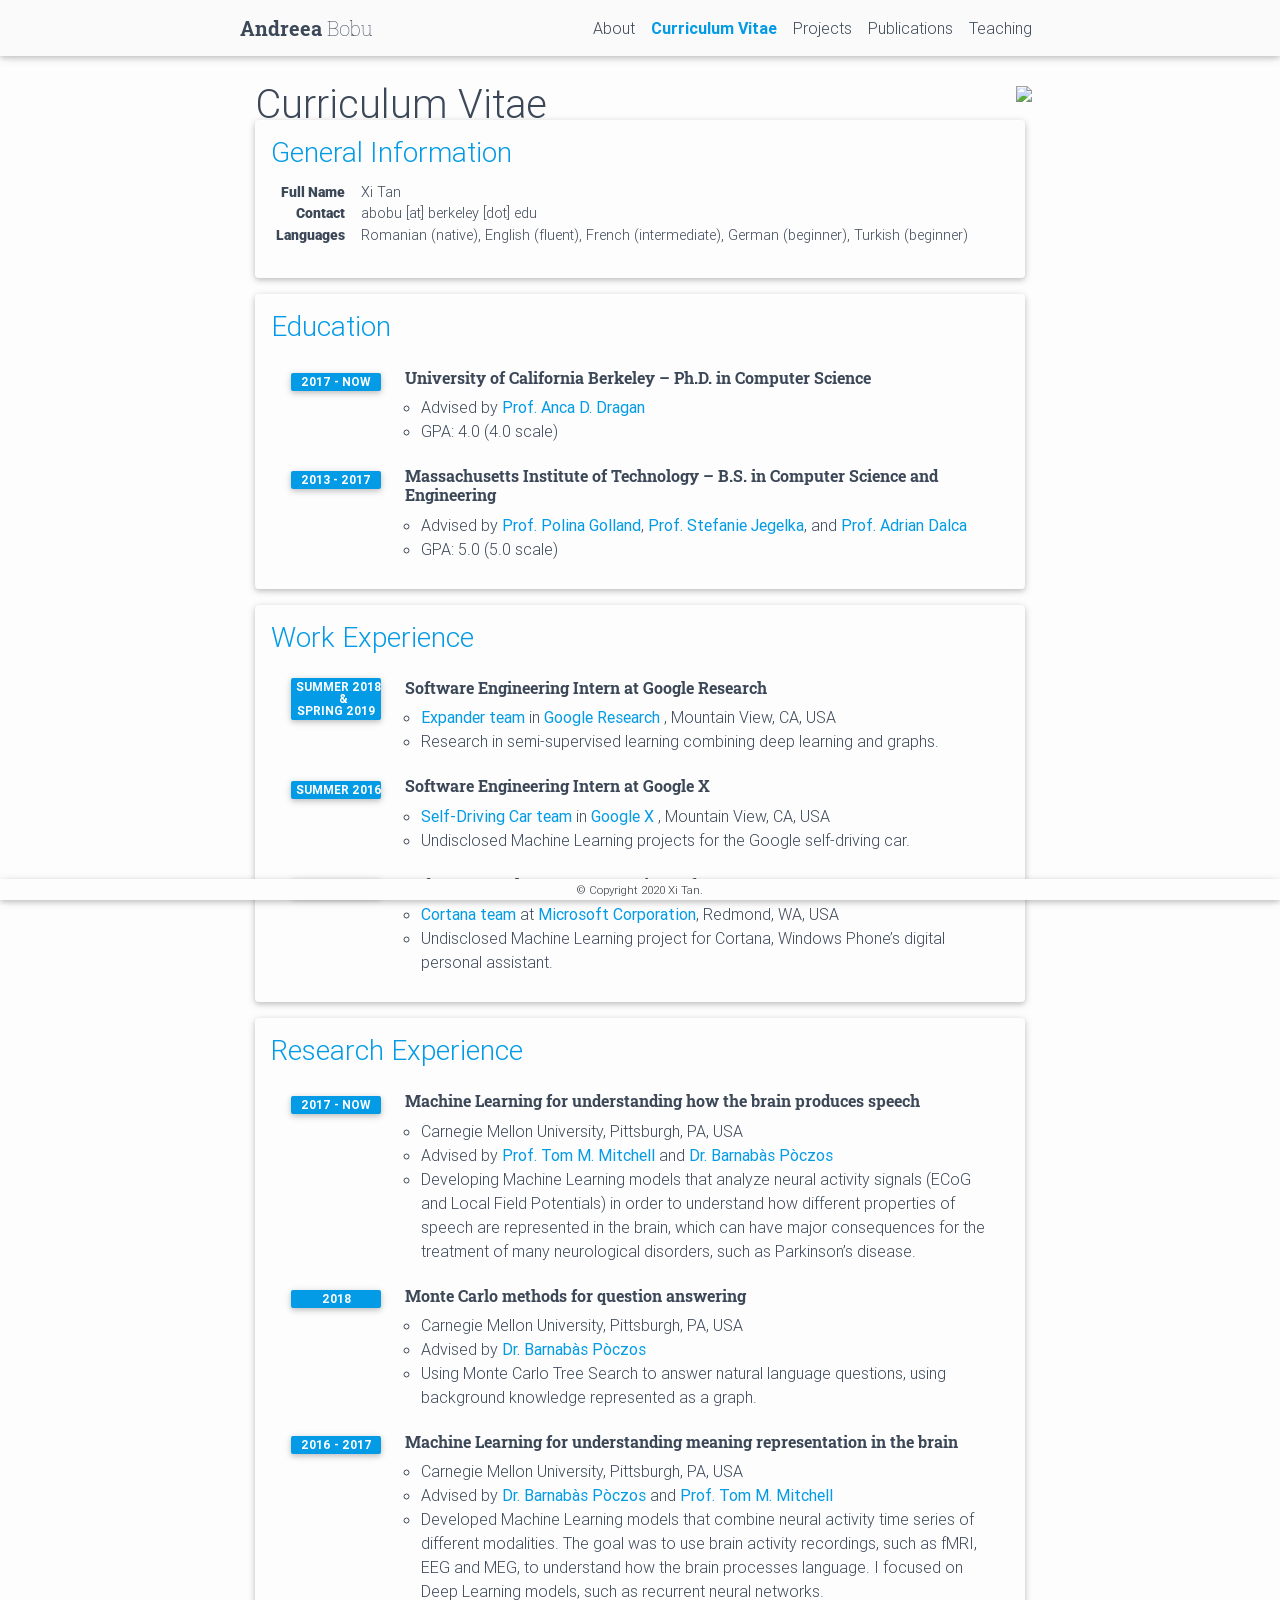
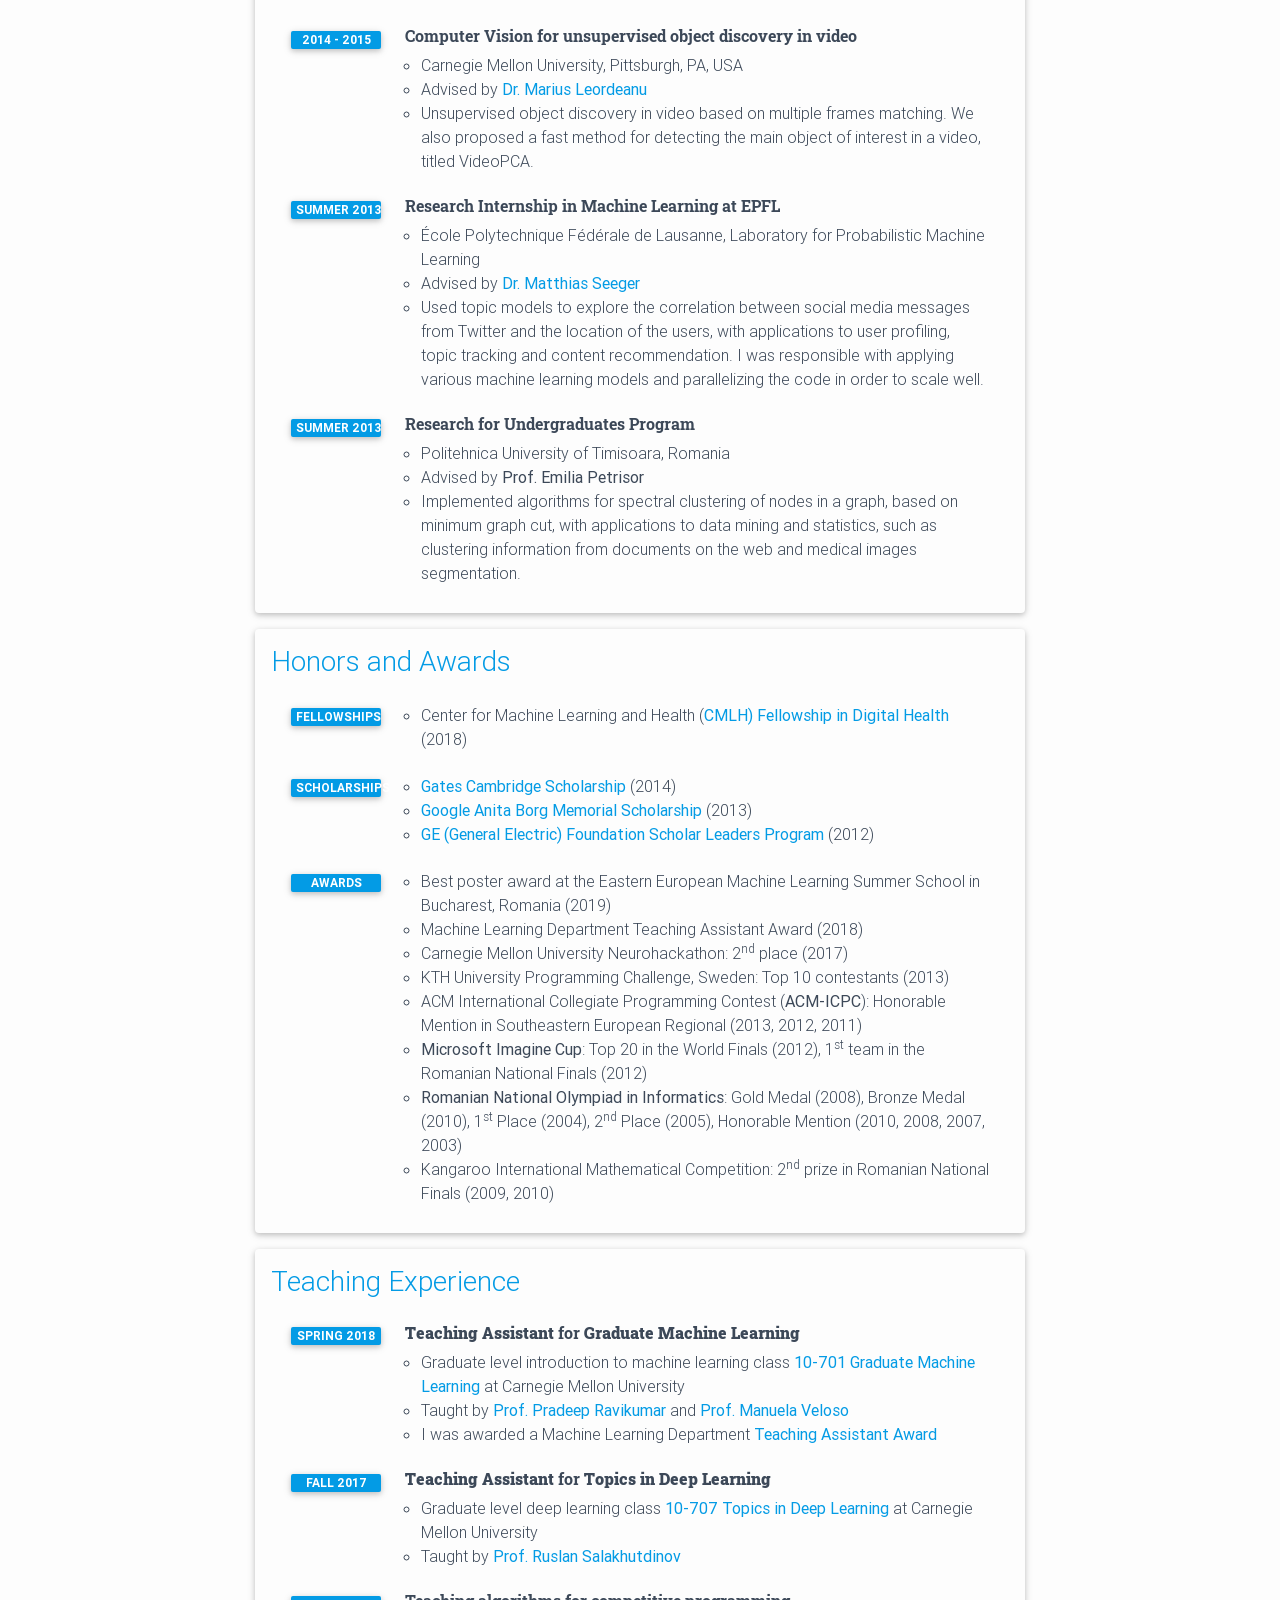
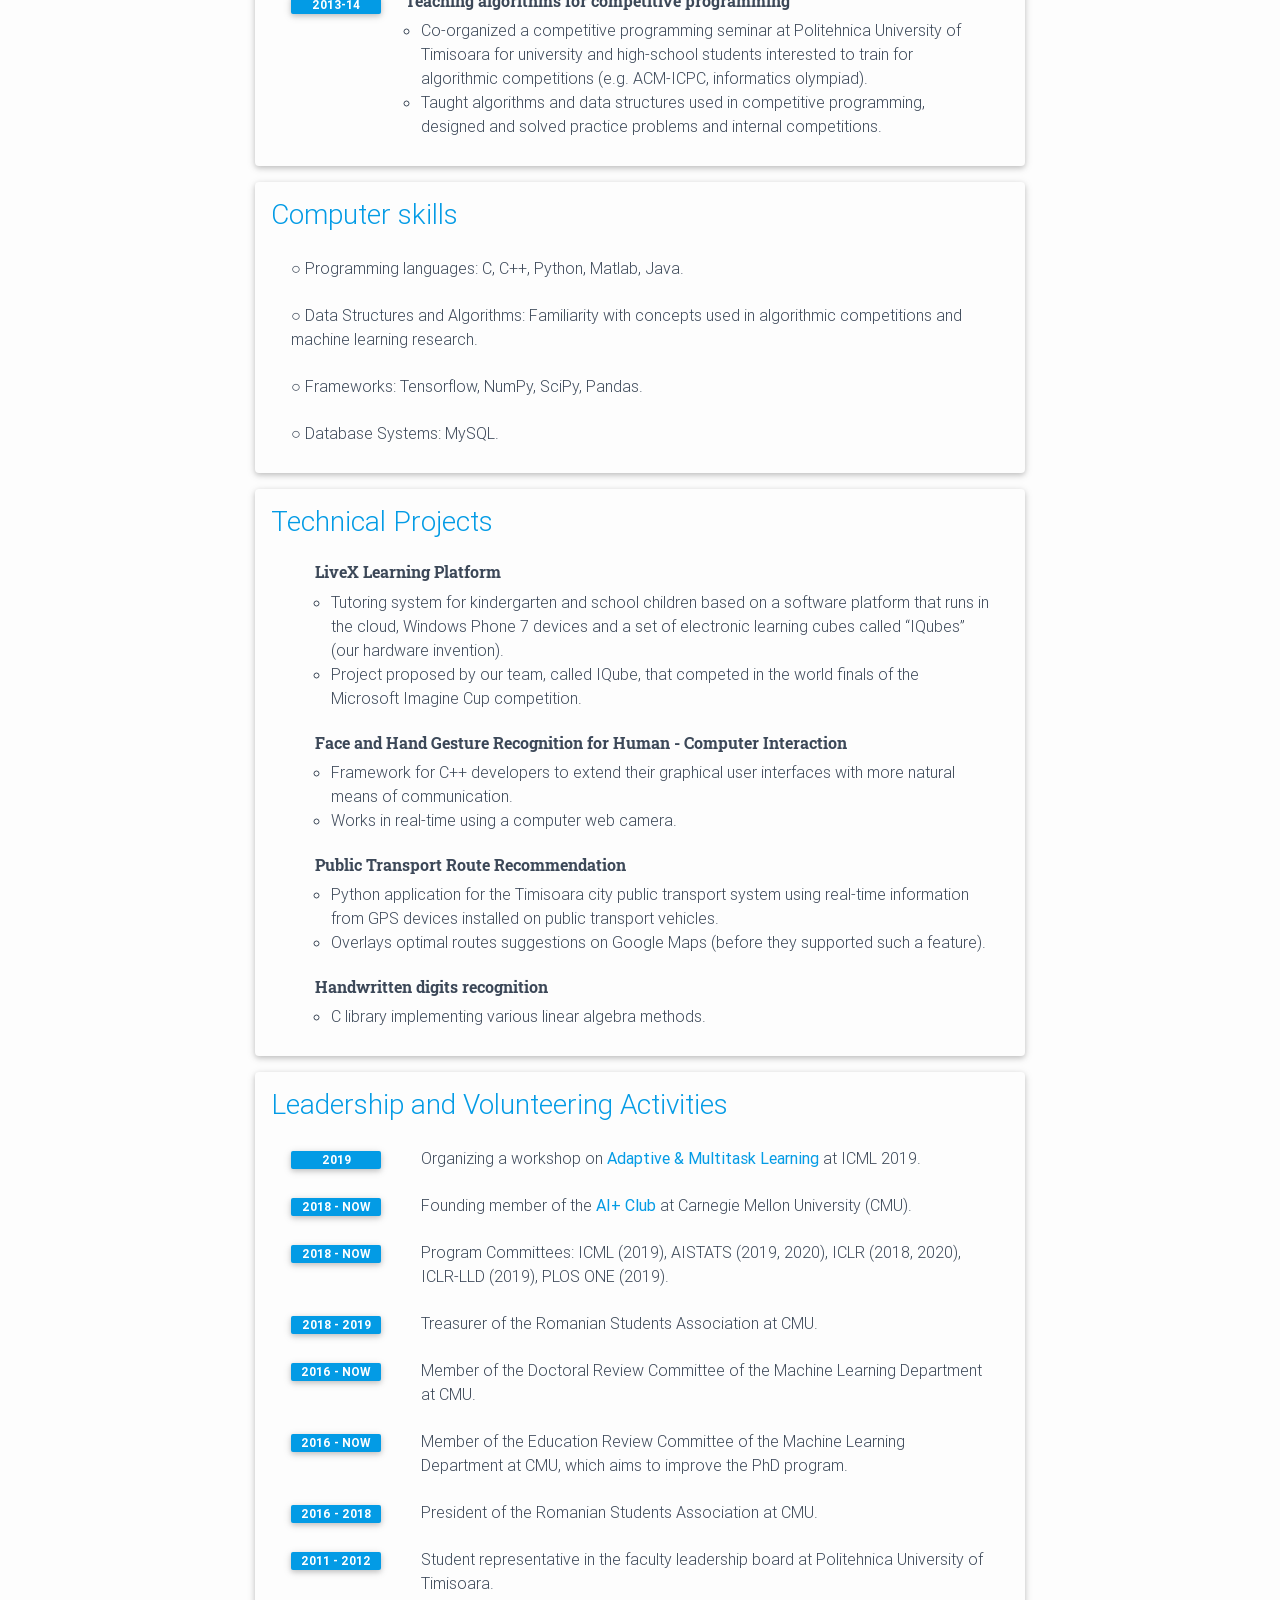
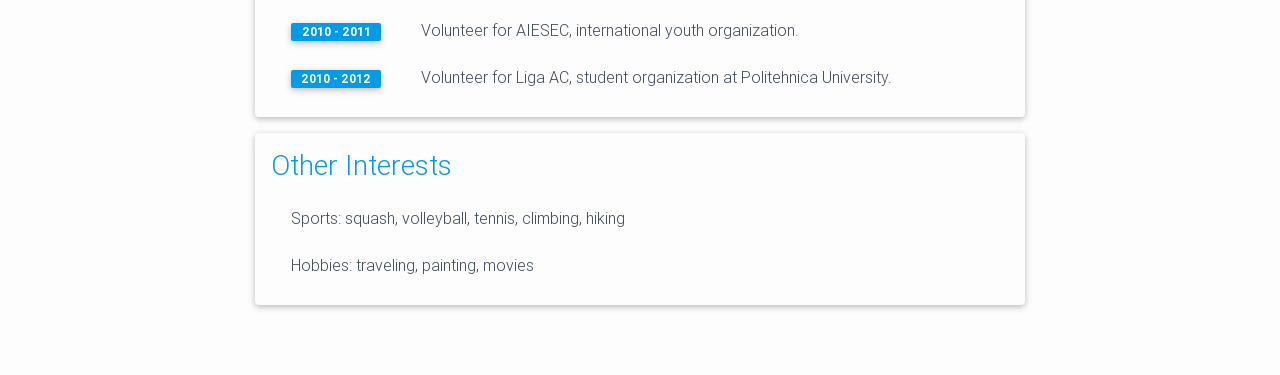
==== commit 499995c1: "update" ====
--- a/cv/index.html
+++ b/cv/index.html
@@ -4,7 +4,7 @@
   <meta charset="utf-8">
   <meta name="viewport" content="width=device-width, initial-scale=1, shrink-to-fit=no">
 
-  <title>Andreea Bobu | Curriculum Vitae</title>
+  <title>Xi Tan | Curriculum Vitae</title>
   <meta name="description" content="A beautiful Jekyll theme for academics">
 
   <!-- Fonts and Icons -->
@@ -115,7 +115,7 @@
 					
 						<tr>
 							<td class="p-0 pr-2 font-weight-bold text-right"><b>Full Name</b></td>
-							<td class="p-0 pl-2 font-weight-light text-left">Andreea Bobu</td>
+							<td class="p-0 pl-2 font-weight-light text-left">Xi Tan</td>
 						</tr>
 					
 						<tr>
@@ -1296,7 +1296,7 @@
 
   <!-- Footer -->
   <footer>
-    &copy; Copyright 2020 Andreea Bobu.
+    &copy; Copyright 2020 Xi Tan.
     
     
   </footer>
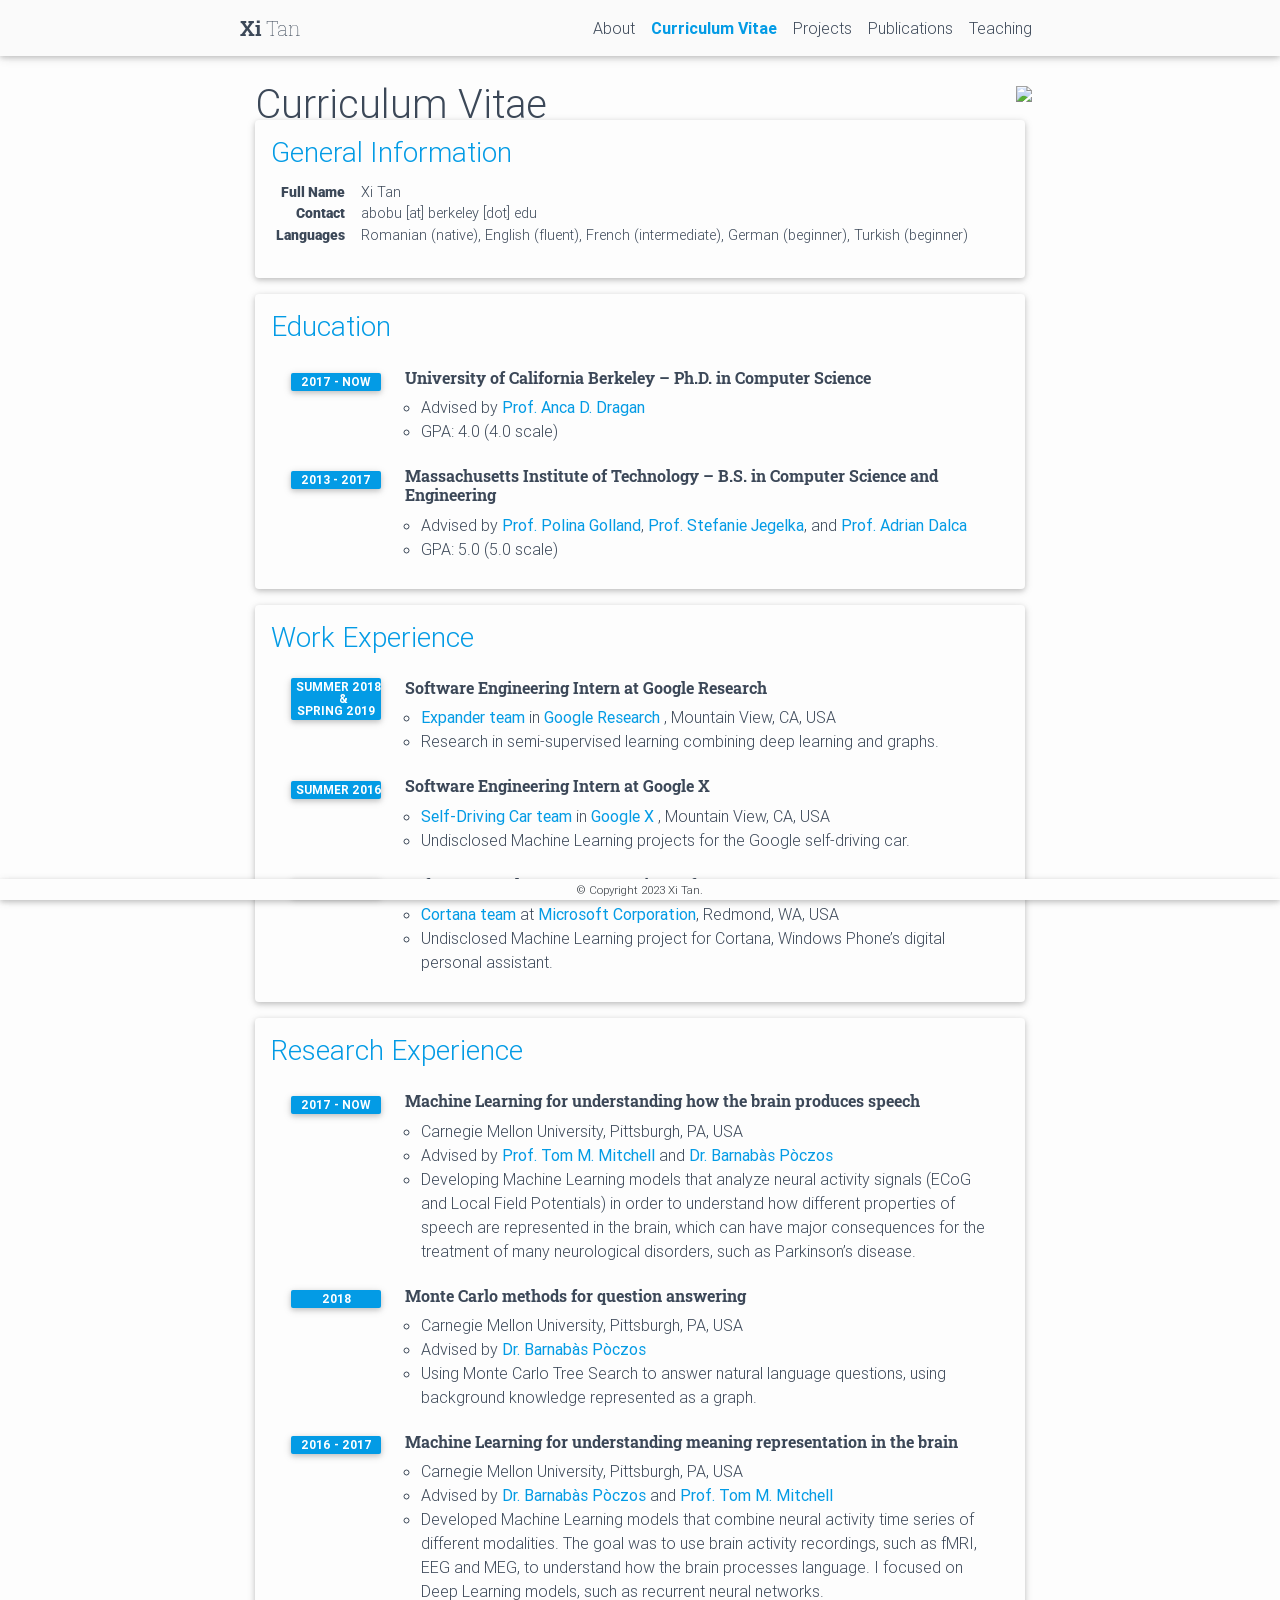
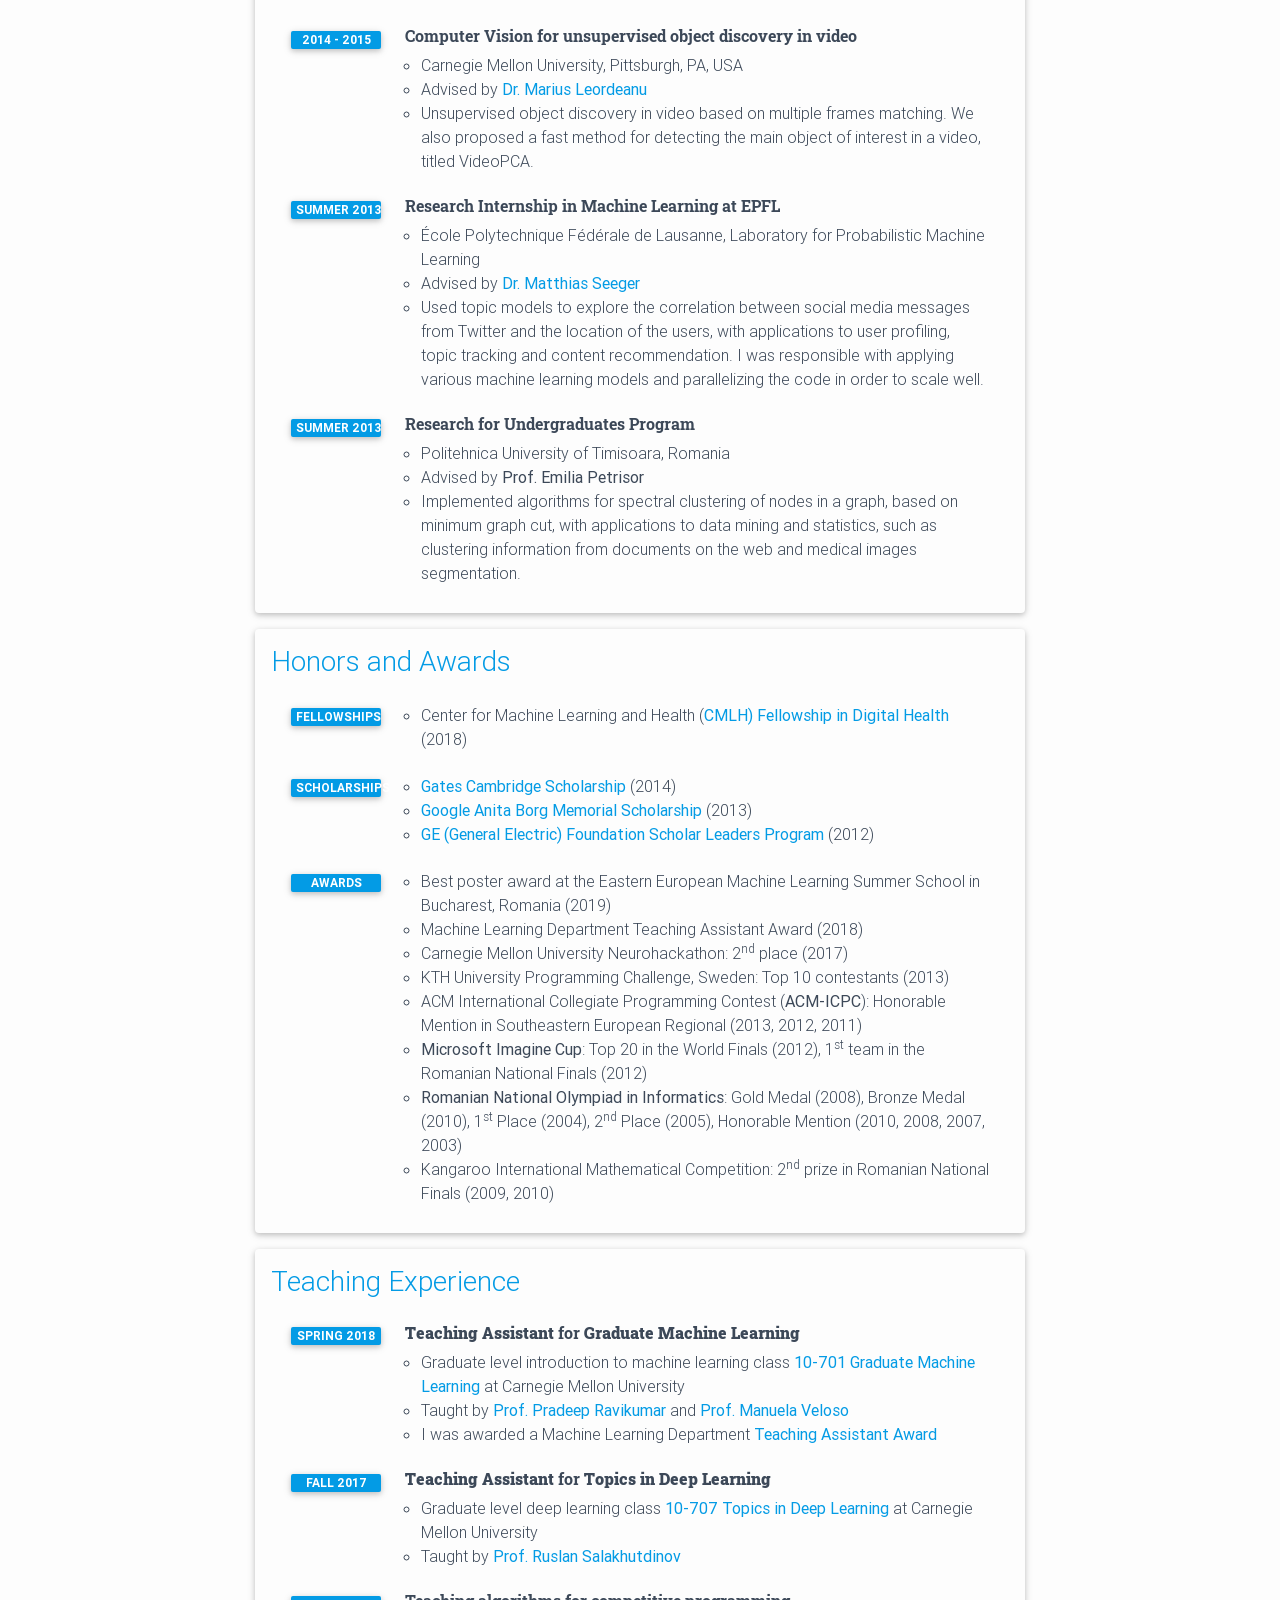
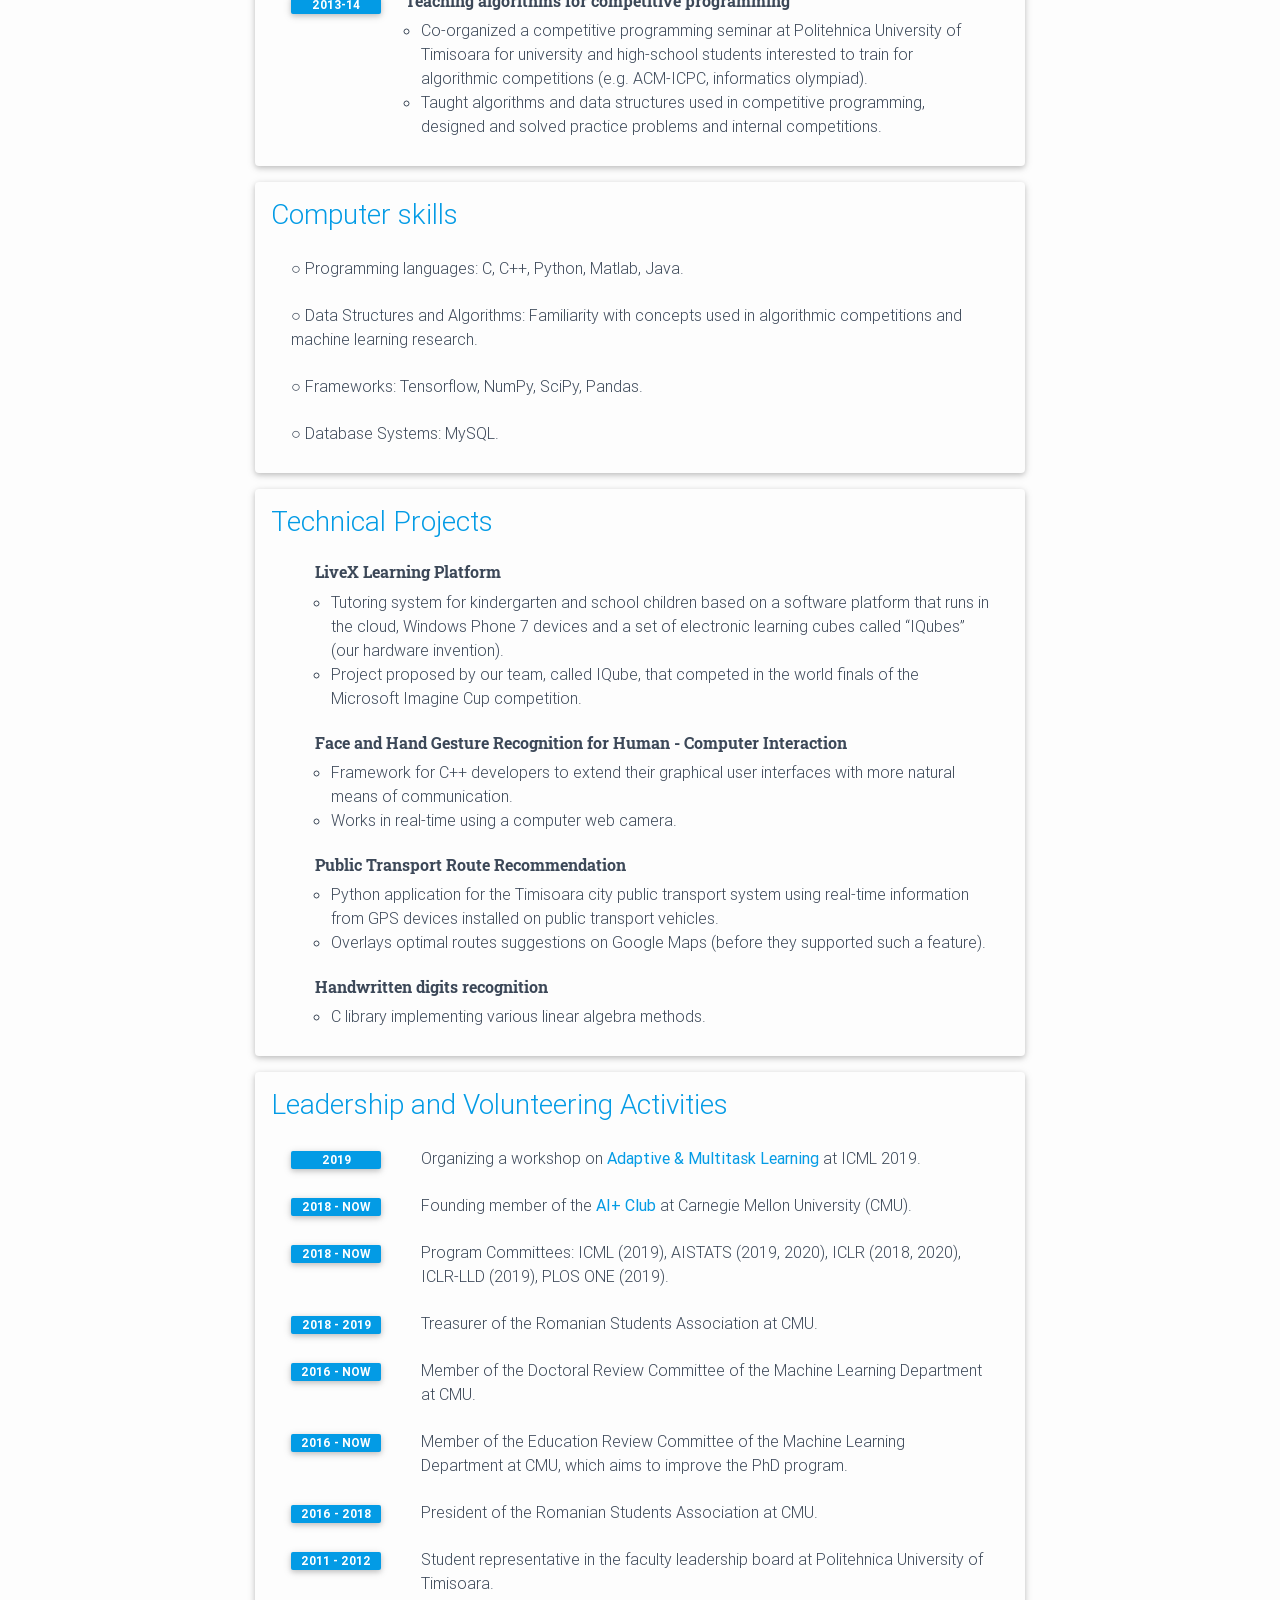
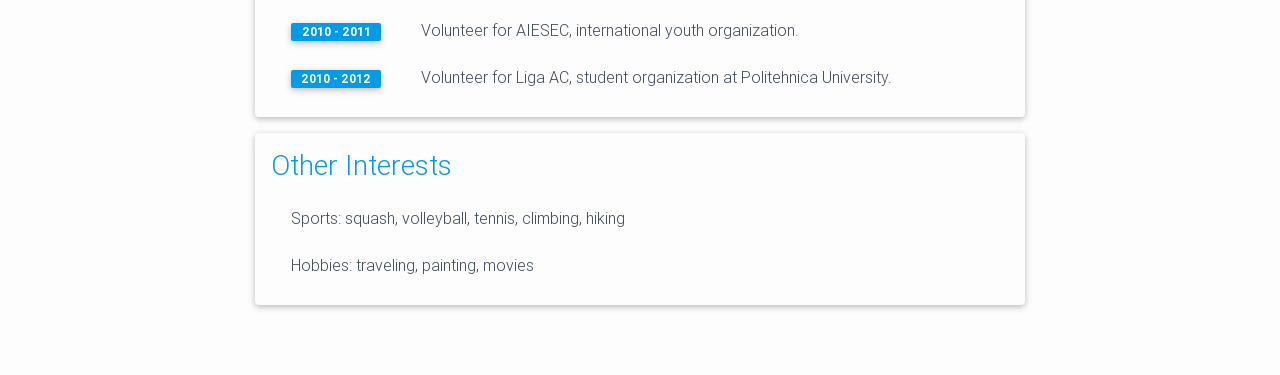
==== commit 68f91b3b: "update" ====
--- a/cv/index.html
+++ b/cv/index.html
@@ -21,7 +21,7 @@
   <nav id="navbar" class="navbar fixed-top navbar-expand-md grey lighten-5 z-depth-1 navbar-light">
     <div class="container-fluid p-0">
       
-        <a class="navbar-brand title font-weight-lighter" href="/"><span class="font-weight-bold">Andreea</span> Bobu</a>
+        <a class="navbar-brand title font-weight-lighter" href="/"><span class="font-weight-bold">Xi</span> Tan</a>
       
       <button class="navbar-toggler ml-auto" type="button" data-toggle="collapse" data-target="#navbarNav" aria-controls="navbarNav" aria-expanded="false" aria-label="Toggle navigation">
         <span class="navbar-toggler-icon"></span>
@@ -1296,7 +1296,7 @@
 
   <!-- Footer -->
   <footer>
-    &copy; Copyright 2020 Xi Tan.
+    &copy; Copyright 2023 Xi Tan.
     
     
   </footer>
